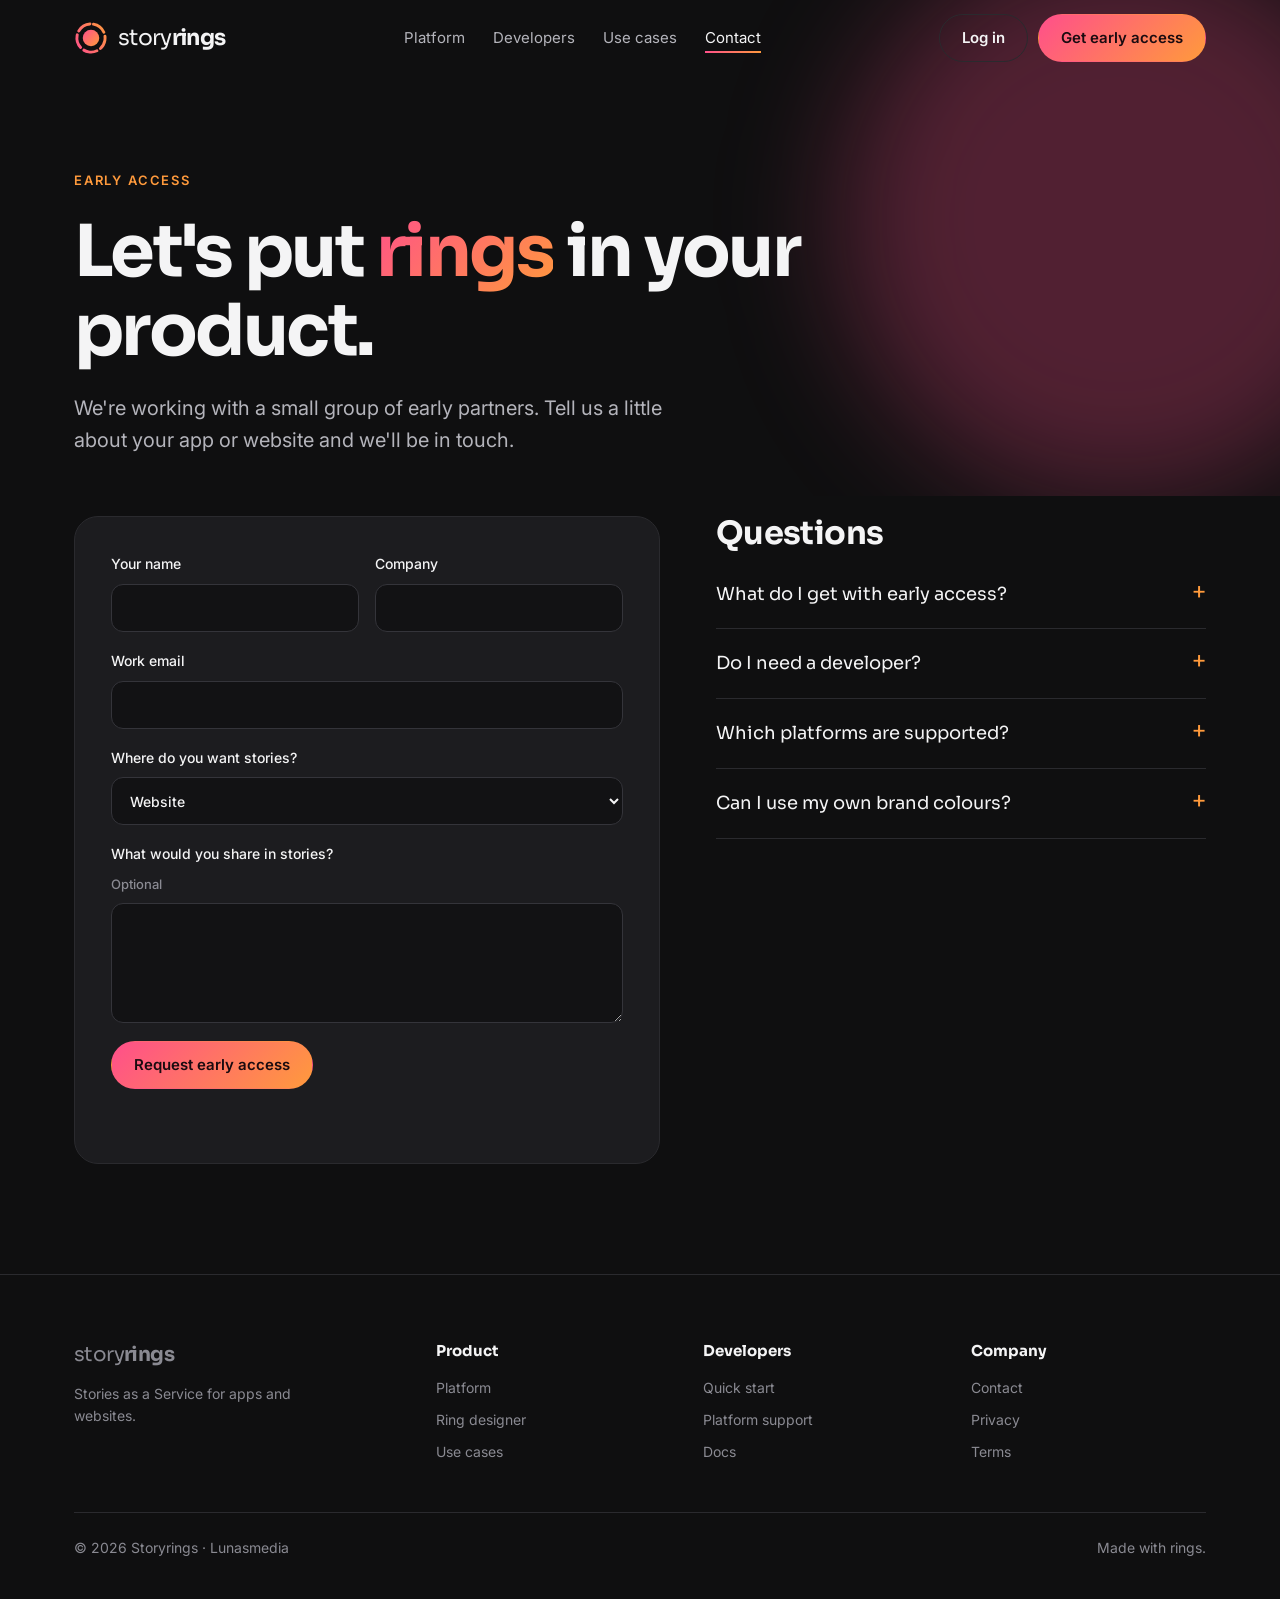
==== contact.html @ c5dc0bb1 "Split site into separate pages Add Platform, Developers, Use cases, Contact and 404 pages with share" ====
<!doctype html>
<html lang="en">
<head>
<meta charset="utf-8">
<meta name="viewport" content="width=device-width, initial-scale=1">
<title>Get early access · Storyrings</title>
<meta name="description" content="Request early access to Storyrings and add stories to your app or website.">
<link rel="icon" href="favicon.svg" type="image/svg+xml">
<link rel="preconnect" href="https://fonts.googleapis.com">
<link rel="preconnect" href="https://fonts.gstatic.com" crossorigin>
<link href="https://fonts.googleapis.com/css2?family=Sora:wght@400;600;700&family=Inter:wght@400;500;600&family=JetBrains+Mono:wght@400&display=swap" rel="stylesheet">
<link rel="stylesheet" href="styles.css">
</head>
<body>
<div class="progress" id="progress" aria-hidden="true"></div>

<header id="hdr">
  <div class="wrap nav">
    <a class="logo" href="index.html" aria-label="Storyrings home">
      <svg width="34" height="34" viewBox="0 0 140 140" aria-hidden="true"><defs><linearGradient id="lg" x1="0" y1="0" x2="1" y2="1"><stop offset="0" stop-color="#FF4F8B"/><stop offset="1" stop-color="#FF9A3C"/></linearGradient></defs><circle cx="70" cy="70" r="58" fill="none" stroke="url(#lg)" stroke-width="12" stroke-linecap="round" stroke-dasharray="56 16.9" transform="rotate(-80 70 70)"/><circle cx="70" cy="70" r="34" fill="url(#lg)"/></svg>
      <span>story<b>rings</b></span>
    </a>
    <ul class="nav-links">
      <li><a href="platform.html">Platform</a></li>
      <li><a href="developers.html">Developers</a></li>
      <li><a href="use-cases.html">Use cases</a></li>
      <li><a href="contact.html" aria-current="page">Contact</a></li>
    </ul>
    <div class="nav-actions">
      <a class="btn btn-ghost" href="#">Log in</a>
      <a class="btn btn-primary" href="contact.html">Get early access</a>
      <button class="menu-btn" id="menuBtn" aria-expanded="false" aria-controls="mobileMenu" aria-label="Open menu"><svg width="22" height="22" viewBox="0 0 24 24" fill="none" stroke="currentColor" stroke-width="2" stroke-linecap="round" aria-hidden="true"><path d="M4 7h16M4 12h16M4 17h16"/></svg></button>
    </div>
  </div>
  <nav class="mobile-menu" id="mobileMenu" aria-label="Mobile">
    <ul>
      <li><a href="index.html">Home</a></li>
      <li><a href="platform.html">Platform</a></li>
      <li><a href="developers.html">Developers</a></li>
      <li><a href="use-cases.html">Use cases</a></li>
      <li><a href="contact.html" aria-current="page">Contact</a></li>
    </ul>
  </nav>
</header>

<main>

<section class="page-hero" style="padding-bottom:40px">
  <div class="orb a" data-depth="30" aria-hidden="true"></div>
  <div class="wrap">
    <p class="eyebrow reveal">Early access</p>
    <h1 class="reveal" style="--d:.08s">Let's put <span class="grad-text">rings</span> in your product.</h1>
    <p class="lede reveal" style="--d:.16s">We're working with a small group of early partners. Tell us a little about your app or website and we'll be in touch.</p>
  </div>
</section>

<section style="padding-top:20px">
  <div class="wrap contact-grid">
    <form class="card reveal" id="accessForm" data-to="hello@storyrings.com" novalidate>
      <div class="field-row">
        <label>Your name<input name="name" autocomplete="name" required></label>
        <label>Company<input name="company" autocomplete="organization" required></label>
      </div>
      <label>Work email<input type="email" name="email" autocomplete="email" required></label>
      <label>Where do you want stories?
        <select name="platform">
          <option>Website</option>
          <option>iOS app</option>
          <option>Android app</option>
          <option>React Native app</option>
          <option>More than one</option>
        </select>
      </label>
      <label>What would you share in stories? <span class="hint">Optional</span><textarea name="message"></textarea></label>
      <button class="btn btn-primary" type="submit" style="align-self:flex-start">Request early access</button>
      <p class="form-status" id="formStatus" role="status"></p>
    </form>

    <div class="reveal" style="--d:.1s">
      <h2 style="font-size:32px;margin-bottom:8px">Questions</h2>
      <div class="faq">
        <details><summary>What do I get with early access?</summary><p>Your dashboard login, tokens for your apps and websites, and direct help from us setting up your first story groups.</p></details>
        <details><summary>Do I need a developer?</summary><p>Only once, to add a few lines of code. After that your team runs everything from the dashboard.</p></details>
        <details><summary>Which platforms are supported?</summary><p>Websites and React today. iOS, Android and React Native SDKs are coming soon. See <a class="text-link" href="developers.html#platforms">platform support</a>.</p></details>
        <details><summary>Can I use my own brand colours?</summary><p>Yes. Rings, badges and titles can all be styled to match your brand. Try the <a class="text-link" href="platform.html#designer">ring designer</a>.</p></details>
      </div>
    </div>
  </div>
</section>

</main>

<footer>
  <div class="wrap">
    <div class="foot-grid">
      <div><a class="logo" href="index.html" style="font-size:20px"><span>story<b>rings</b></span></a><p style="margin-top:12px;max-width:280px">Stories as a Service for apps and websites.</p></div>
      <div><h4>Product</h4><ul><li><a href="platform.html">Platform</a></li><li><a href="platform.html#designer">Ring designer</a></li><li><a href="use-cases.html">Use cases</a></li></ul></div>
      <div><h4>Developers</h4><ul><li><a href="developers.html">Quick start</a></li><li><a href="developers.html#platforms">Platform support</a></li><li><a href="#">Docs</a></li></ul></div>
      <div><h4>Company</h4><ul><li><a href="contact.html">Contact</a></li><li><a href="#">Privacy</a></li><li><a href="#">Terms</a></li></ul></div>
    </div>
    <div class="foot-bottom"><p>© <span id="yr"></span> Storyrings · Lunasmedia</p><p>Made with rings.</p></div>
  </div>
</footer>

<script src="main.js"></script>
</body>
</html>
---- styles.css ----
:root{
  --bg:#0F0F10; --bg-2:#151517; --card:#1C1C1F; --line:#2A2A2E;
  --text:#F4F4F5; --muted:#B4B4BB; --dim:#8A8A92;
  --pink:#FF4F8B; --orange:#FF9A3C; --grad:linear-gradient(135deg,var(--pink),var(--orange));
  --radius:20px; --max:1180px; --ease:cubic-bezier(.2,.8,.2,1);
}
*{box-sizing:border-box}
html{scroll-behavior:smooth}
body{margin:0;background:var(--bg);color:var(--text);font:16px/1.6 Inter,system-ui,sans-serif;-webkit-font-smoothing:antialiased;overflow-x:hidden}
h1,h2,h3{font-family:Sora,sans-serif;letter-spacing:-.02em;line-height:1.1;margin:0}
p{margin:0}
a{color:inherit}
img,svg{display:block}
.wrap{max-width:var(--max);margin:0 auto;padding:0 24px}
.btn{display:inline-flex;align-items:center;gap:8px;min-height:48px;padding:0 22px;border-radius:999px;font-weight:600;text-decoration:none;border:1px solid transparent;cursor:pointer;font-size:15px;font-family:inherit;transition:transform .25s var(--ease),filter .25s,border-color .25s,background .25s}
.btn-primary{background:var(--grad);color:#1A0B10}
.btn-primary:hover{filter:brightness(1.08);transform:translateY(-2px)}
.btn-ghost{border-color:var(--line);color:var(--text);background:transparent}
.btn-ghost:hover{border-color:#55555C;transform:translateY(-2px)}
:focus-visible{outline:2px solid var(--orange);outline-offset:3px}
.eyebrow{font-size:13px;letter-spacing:.14em;text-transform:uppercase;color:var(--orange);font-weight:600}
.grad-text{background:var(--grad);-webkit-background-clip:text;background-clip:text;color:transparent}
section{padding:110px 0;position:relative}
.alt{background:var(--bg-2);border-block:1px solid var(--line)}
.section-head{max-width:680px;display:flex;flex-direction:column;gap:14px;margin-bottom:56px}
.section-head h2{font-size:clamp(32px,4.4vw,52px)}
.section-head p{color:var(--muted);font-size:18px}
.text-link{color:var(--orange);text-decoration:none;font-weight:600;display:inline-flex;gap:6px;align-items:center}
.text-link:hover{text-decoration:underline}

/* reveal on scroll */
.reveal{opacity:0;transform:translateY(34px);transition:opacity .9s var(--ease),transform .9s var(--ease);transition-delay:var(--d,0s)}
.reveal.in{opacity:1;transform:none}

/* progress + nav */
.progress{position:fixed;top:0;left:0;height:3px;width:100%;background:var(--grad);transform-origin:0 50%;transform:scaleX(0);z-index:60}
header{position:fixed;top:0;left:0;right:0;z-index:50;transition:background .3s,border-color .3s;border-bottom:1px solid transparent}
header.scrolled,header.menu-open{background:rgba(15,15,16,.86);backdrop-filter:blur(16px);border-color:var(--line)}
.nav{display:flex;align-items:center;justify-content:space-between;height:76px;gap:16px;transition:height .3s}
header.scrolled .nav{height:64px}
.logo{display:flex;align-items:center;gap:10px;text-decoration:none;font-family:Sora,sans-serif;font-size:22px;letter-spacing:-.03em}
.logo b{font-weight:700}
.logo svg{transition:transform .8s var(--ease)}
.logo:hover svg{transform:rotate(180deg)}
.nav-links{display:flex;gap:28px;list-style:none;margin:0;padding:0}
.nav-links a{text-decoration:none;color:var(--muted);font-size:15px;position:relative;padding:6px 0}
.nav-links a::after{content:"";position:absolute;left:0;right:0;bottom:0;height:2px;background:var(--grad);transform:scaleX(0);transition:transform .3s var(--ease)}
.nav-links a:hover,.nav-links a[aria-current="page"]{color:var(--text)}
.nav-links a:hover::after,.nav-links a[aria-current="page"]::after{transform:scaleX(1)}
.nav-actions{display:flex;gap:10px;align-items:center}
.menu-btn{display:none;width:44px;height:44px;border-radius:12px;border:1px solid var(--line);background:none;color:var(--text);cursor:pointer;align-items:center;justify-content:center}
.mobile-menu{display:none}
@media (max-width:900px){
  .nav-links,.nav-actions .btn{display:none}
  .menu-btn{display:inline-flex}
  .mobile-menu{display:block;max-height:0;overflow:hidden;transition:max-height .4s var(--ease)}
  header.menu-open .mobile-menu{max-height:480px}
  .mobile-menu ul{list-style:none;margin:0;padding:8px 24px 24px;display:flex;flex-direction:column;gap:4px}
  .mobile-menu a{display:block;padding:12px 0;text-decoration:none;font-family:Sora,sans-serif;font-size:20px;border-bottom:1px solid var(--line)}
  .mobile-menu a[aria-current="page"]{color:var(--orange)}
  .mobile-menu a.btn{display:flex;margin-top:16px;width:100%;justify-content:center;border-bottom:0;font-family:Inter,sans-serif;font-size:16px;padding:0 22px}
}

/* page hero (inner pages) */
.page-hero{padding:170px 0 80px;overflow:hidden}
.page-hero .wrap{position:relative;display:flex;flex-direction:column;gap:22px;max-width:var(--max)}
.page-hero h1{font-size:clamp(40px,5.6vw,72px);letter-spacing:-.035em;max-width:900px}
.page-hero p.lede{font-size:20px;color:var(--muted);max-width:640px}

/* home hero */
.hero{padding:150px 0 90px;overflow:hidden;min-height:100vh;display:flex;align-items:center}
.orb{position:absolute;border-radius:50%;filter:blur(60px);pointer-events:none;will-change:transform}
.orb.a{width:560px;height:560px;right:-120px;top:-60px;background:rgba(255,79,139,.28)}
.orb.b{width:420px;height:420px;left:-160px;bottom:-120px;background:rgba(255,154,60,.16)}
.hero-grid{display:grid;grid-template-columns:1.1fr .9fr;gap:56px;align-items:center;position:relative;width:100%}
.hero h1{font-size:clamp(40px,5.2vw,68px);font-weight:700;letter-spacing:-.035em}
.swap{display:inline-grid;vertical-align:bottom}
.swap span{grid-area:1/1;transition:opacity .5s var(--ease),transform .5s var(--ease);white-space:nowrap}
.swap span.out{opacity:0;transform:translateY(40%)}
.swap span.pre{opacity:0;transform:translateY(-40%)}
.hero-copy{display:flex;flex-direction:column;gap:26px}
.hero-copy .lede{font-size:20px;color:var(--muted);max-width:540px}
.hero-ctas{display:flex;gap:12px;flex-wrap:wrap}
.platforms{display:flex;gap:10px;flex-wrap:wrap;color:var(--dim);font-size:14px;align-items:center}
.chip{border:1px solid var(--line);border-radius:999px;padding:4px 12px;color:var(--muted);font-size:13px}
.phone-stage{perspective:1200px;display:flex;justify-content:center}
.float{position:absolute;border-radius:16px;background:rgba(28,28,31,.85);border:1px solid var(--line);backdrop-filter:blur(10px);padding:12px 14px;font-size:13px;display:flex;gap:10px;align-items:center;box-shadow:0 20px 50px rgba(0,0,0,.4);animation:bob 6s ease-in-out infinite;z-index:3;pointer-events:none;transition:opacity .3s}
.float b{font-family:Sora,sans-serif}
.float .dot{width:30px;height:30px;border-radius:50%;background:var(--grad);flex:0 0 auto}
.float.f1{left:-90px;top:330px}
.float.f2{right:-20px;bottom:110px;animation-delay:-3s}
body.viewing .float{opacity:0}
@keyframes bob{50%{transform:translateY(-12px)}}
@media (max-width:900px){.hero-grid{grid-template-columns:1fr}.float{display:none}.hero{padding-top:120px}}

/* phone */
.phone{width:320px;height:640px;border-radius:46px;background:#050505;border:10px solid #232327;position:relative;overflow:hidden;box-shadow:0 40px 120px rgba(255,79,139,.2);transition:transform .5s var(--ease);flex:0 0 auto}
.phone-screen{position:absolute;inset:0;background:#FAFAFA;color:#141414;display:flex;flex-direction:column}
.app-top{padding:22px 18px 10px;display:flex;justify-content:space-between;align-items:center}
.app-top strong{font-family:Sora,sans-serif;font-size:19px}
.app-top span{width:30px;height:30px;border-radius:50%;background:#E8E8EC}
.app-body{padding:8px 18px;display:flex;flex-direction:column;gap:12px}
.sk{border-radius:16px;background:linear-gradient(90deg,#ECECF0 0%,#F6F6F8 50%,#ECECF0 100%);background-size:200% 100%;animation:shimmer 2.4s linear infinite}
@keyframes shimmer{to{background-position:-200% 0}}
.app-row{display:grid;grid-template-columns:1fr 1fr;gap:12px}
.phone-hint{position:absolute;bottom:18px;left:0;right:0;text-align:center;font-size:12px;color:#55555C}

/* story bar */
.story-bar{display:flex;gap:14px;overflow-x:auto;padding:6px 18px 12px;scrollbar-width:none}
.story-bar::-webkit-scrollbar{display:none}
.ring-btn{flex:0 0 auto;display:flex;flex-direction:column;align-items:center;gap:6px;background:none;border:0;padding:0;cursor:pointer;font:inherit;color:inherit;width:66px;animation:popin .6s var(--ease) both;animation-delay:calc(var(--i) * 90ms + .3s)}
@keyframes popin{from{opacity:0;transform:scale(.6)}}
.ring-btn:hover .ring{transform:scale(1.07)}
.ring{width:64px;height:64px;border-radius:50%;padding:3px;background:var(--grad);position:relative;transition:transform .3s var(--ease)}
.ring.seen{background:#C9C9CF}
.ring-inner{width:100%;height:100%;border-radius:50%;border:2.5px solid #FAFAFA;overflow:hidden;display:flex;align-items:center;justify-content:center;font-family:Sora,sans-serif;font-weight:700;font-size:12px;color:#fff}
.ring-label{font-size:11px;white-space:nowrap;overflow:hidden;text-overflow:ellipsis;max-width:66px;color:#333}
.badge{position:absolute;bottom:-4px;left:50%;transform:translateX(-50%);font-size:9px;font-weight:700;letter-spacing:.06em;padding:2px 6px;border-radius:6px;background:#141414;color:#fff;border:2px solid #FAFAFA}
.ring.pulse::after{content:"";position:absolute;inset:-4px;border-radius:50%;border:2px solid var(--pink);opacity:0;animation:pulse 2.4s ease-out infinite}
@keyframes pulse{0%{transform:scale(.92);opacity:.8}100%{transform:scale(1.2);opacity:0}}

/* viewer */
.viewer{position:absolute;inset:0;z-index:5;display:none;color:#fff;touch-action:pan-y}
.viewer.open{display:block;animation:zoomin .35s var(--ease)}
@keyframes zoomin{from{opacity:0;transform:scale(.85)}}
.viewer-slide{position:absolute;inset:0;display:flex;flex-direction:column;justify-content:flex-end;padding:28px 22px 90px;gap:10px}
.viewer-slide.anim>*{animation:up .5s var(--ease) both}
.viewer-slide.anim p{animation-delay:.08s}
@keyframes up{from{opacity:0;transform:translateY(16px)}}
.viewer-art{position:absolute;inset:0;overflow:hidden}
.viewer-art i{position:absolute;border-radius:50%;background:rgba(255,255,255,.14);animation:drift 9s ease-in-out infinite alternate}
@keyframes drift{to{transform:translate(30px,-40px) scale(1.15)}}
.viewer-slide h3{font-size:30px;position:relative}
.viewer-slide p{font-size:15px;opacity:.92;position:relative}
.bars{position:absolute;top:14px;left:12px;right:12px;display:flex;gap:4px;z-index:3}
.bars span{flex:1;height:3px;border-radius:2px;background:rgba(255,255,255,.35);overflow:hidden}
.bars i{display:block;height:100%;width:0;background:#fff}
.viewer-head{position:absolute;top:26px;left:12px;right:12px;display:flex;align-items:center;gap:8px;z-index:3;font-size:13px;font-weight:600}
.viewer-head .mini{width:28px;height:28px;border-radius:50%;border:2px solid #fff}
.paused{font-size:11px;opacity:0;transition:opacity .2s;background:rgba(0,0,0,.35);padding:2px 8px;border-radius:6px}
.viewer.is-paused .paused{opacity:1}
.viewer-close{margin-left:auto;background:none;border:0;color:#fff;width:44px;height:44px;cursor:pointer;display:flex;align-items:center;justify-content:center}
.tap{position:absolute;top:70px;bottom:80px;width:40%;background:none;border:0;cursor:pointer;z-index:2}
.tap.prev{left:0}.tap.next{right:0;width:60%}
.viewer-cta{position:absolute;bottom:22px;left:22px;right:22px;z-index:3;height:46px;border-radius:999px;background:#fff;color:#141414;border:0;font-weight:600;font-family:inherit;font-size:15px;cursor:pointer;transition:transform .2s}
.viewer-cta:hover{transform:scale(1.03)}

/* marquee */
.marquee{border-block:1px solid var(--line);padding:22px 0;overflow:hidden;background:var(--bg-2)}
.marquee-track{display:flex;gap:44px;width:max-content;animation:marq 38s linear infinite}
.marquee:hover .marquee-track{animation-play-state:paused}
.marquee-item{display:flex;align-items:center;gap:14px;font-family:Sora,sans-serif;font-size:22px;color:var(--muted);white-space:nowrap}
.marquee-item span.r{width:30px;height:30px;border-radius:50%;padding:3px;background:var(--grad)}
.marquee-item span.r::after{content:"";display:block;width:100%;height:100%;border-radius:50%;border:3px solid var(--bg-2);background:var(--c)}
@keyframes marq{to{transform:translateX(-50%)}}

/* sticky showcase */
.show{display:grid;grid-template-columns:1fr 1fr;gap:64px}
.show-sticky{position:sticky;top:110px;height:calc(100vh - 140px);min-height:560px;display:flex;align-items:center;justify-content:center}
.show-steps{display:flex;flex-direction:column}
.show-step{min-height:72vh;display:flex;flex-direction:column;justify-content:center;gap:16px;opacity:.25;transition:opacity .5s var(--ease)}
.show-step.active{opacity:1}
.show-step .num{font-family:Sora,sans-serif;font-size:14px;color:var(--orange);font-weight:600}
.show-step h3{font-size:clamp(28px,3.4vw,40px)}
.show-step p{color:var(--muted);font-size:18px;max-width:440px}
.screen{position:absolute;inset:0;opacity:0;transform:translateY(24px) scale(.98);transition:opacity .6s var(--ease),transform .6s var(--ease);pointer-events:none}
.screen.on{opacity:1;transform:none}
.dash{background:#121214;color:#F4F4F5;padding:22px 16px;display:flex;flex-direction:column;gap:12px;font-size:12px}
.dash h4{margin:0;font-family:Sora,sans-serif;font-size:16px}
.dash .field{border:1px solid #2E2E33;border-radius:10px;padding:10px 12px;color:#B4B4BB}
.dash .token{font-family:"JetBrains Mono",monospace;color:#FF9A3C;background:#1E1E22;border-radius:10px;padding:10px 12px;display:flex;justify-content:space-between}
.dash .pbtn{background:var(--grad);color:#1A0B10;border-radius:999px;padding:10px;text-align:center;font-weight:600}
.dash .gcard{border:1px solid #2E2E33;border-radius:12px;padding:12px;display:flex;align-items:center;gap:10px}
.dash .gcard .c{width:38px;height:38px;border-radius:50%;padding:2px;background:var(--grad);flex:0 0 auto}
.dash .gcard .c::after{content:"";display:block;width:100%;height:100%;border-radius:50%;border:2px solid #121214;background:var(--c)}
.dash .thumbs{display:flex;gap:4px;margin-left:auto}
.dash .thumbs i{width:14px;height:24px;border-radius:3px;background:var(--c);opacity:.8}
.tog{width:30px;height:18px;border-radius:9px;background:#3A3A40;position:relative;flex:0 0 auto}
.tog::after{content:"";position:absolute;width:14px;height:14px;border-radius:50%;background:#fff;top:2px;left:2px;transition:left .3s}
.tog.on{background:var(--pink)}.tog.on::after{left:14px}
@media (max-width:900px){.show{grid-template-columns:1fr}.show-sticky{display:none}.show-step{min-height:auto;opacity:1;padding:28px 0;border-bottom:1px solid var(--line)}}

/* cards */
.features{display:grid;grid-template-columns:repeat(3,minmax(0,1fr));gap:20px}
.feature{background:var(--card);border:1px solid var(--line);border-radius:var(--radius);padding:30px;display:flex;flex-direction:column;gap:12px;position:relative;overflow:hidden;transition:transform .4s var(--ease),border-color .4s;text-decoration:none}
.feature::before{content:"";position:absolute;inset:0;background:radial-gradient(360px circle at var(--mx,50%) var(--my,50%),rgba(255,79,139,.16),transparent 60%);opacity:0;transition:opacity .4s}
.feature:hover{transform:translateY(-6px);border-color:#3A3A40}
.feature:hover::before{opacity:1}
.feature>*{position:relative}
.feature h3{font-size:19px}
.feature p{color:var(--muted);font-size:15px}
.feature .more{margin-top:auto;padding-top:8px;color:var(--orange);font-weight:600;font-size:14px}
.icon{width:44px;height:44px;border-radius:12px;background:rgba(255,79,139,.12);display:flex;align-items:center;justify-content:center;color:var(--pink);transition:transform .5s var(--ease)}
.feature:hover .icon{transform:rotate(-8deg) scale(1.1)}
@media (max-width:900px){.features{grid-template-columns:1fr 1fr}}
@media (max-width:600px){.features{grid-template-columns:1fr}}

/* split rows */
.split{display:grid;grid-template-columns:1fr 1fr;gap:64px;align-items:center}
.split + .split{margin-top:120px}
.split.flip > :first-child{order:2}
.split h2{font-size:clamp(30px,3.8vw,46px)}
.split .copy{display:flex;flex-direction:column;gap:18px}
.split .copy p{color:var(--muted);font-size:18px}
.ticks{list-style:none;padding:0;margin:6px 0 0;display:flex;flex-direction:column;gap:12px}
.ticks li{display:flex;gap:12px;color:var(--muted)}
.ticks li::before{content:"";flex:0 0 18px;height:18px;margin-top:4px;border-radius:50%;background:var(--grad);-webkit-mask:url("data:image/svg+xml,%3Csvg xmlns='http://www.w3.org/2000/svg' viewBox='0 0 24 24' fill='none' stroke='black' stroke-width='3.5' stroke-linecap='round' stroke-linejoin='round'%3E%3Cpath d='M5 12l5 5L20 7'/%3E%3C/svg%3E") center/14px no-repeat,linear-gradient(#000,#000);-webkit-mask-composite:xor;mask-composite:exclude}
.visual{background:var(--bg-2);border:1px solid var(--line);border-radius:28px;padding:40px;display:flex;justify-content:center;align-items:center;min-height:440px;position:relative;overflow:hidden}
@media (max-width:900px){.split{grid-template-columns:1fr;gap:36px}.split.flip > :first-child{order:0}.split + .split{margin-top:80px}}

/* analytics mock */
.stats-mock{width:100%;max-width:420px;display:flex;flex-direction:column;gap:14px}
.stats-mock .row{display:grid;grid-template-columns:repeat(2,minmax(0,1fr));gap:14px}
.stat{background:var(--card);border:1px solid var(--line);border-radius:16px;padding:18px}
.stat small{color:var(--dim);font-size:12px;text-transform:uppercase;letter-spacing:.08em}
.stat b{display:block;font-family:Sora,sans-serif;font-size:26px;margin-top:6px}
.chart{background:var(--card);border:1px solid var(--line);border-radius:16px;padding:18px;height:170px;display:flex;align-items:flex-end;gap:10px}
.chart i{flex:1;border-radius:6px 6px 2px 2px;background:var(--grad);height:var(--h);transform-origin:bottom;transform:scaleY(0);transition:transform 1s var(--ease);transition-delay:calc(var(--n) * 70ms)}
.in .chart i,.chart.in i{transform:scaleY(1)}

/* ring designer */
.studio{display:grid;grid-template-columns:1fr 1fr;gap:40px;align-items:center;background:var(--bg-2);border:1px solid var(--line);border-radius:28px;padding:48px}
.designer-stage{background:#0A0A0B;border-radius:22px;padding:44px 20px;display:flex;flex-direction:column;align-items:center;gap:26px;min-height:400px;justify-content:center}
.d-ring{width:150px;height:150px;border-radius:50%;padding:6px;position:relative;transition:background .4s}
.d-ring .in{width:100%;height:100%;border-radius:50%;border:6px solid #0A0A0B;display:flex;align-items:center;justify-content:center;font-family:Sora,sans-serif;font-weight:700;font-size:22px;color:#fff;transition:background .4s}
.d-ring .bdg{position:absolute;left:50%;bottom:-6px;transform:translateX(-50%);background:#fff;color:#141414;font-size:12px;font-weight:700;letter-spacing:.06em;padding:3px 10px;border-radius:8px;border:3px solid #0A0A0B;transition:opacity .3s,transform .3s}
.d-ring .bdg.hide{opacity:0;transform:translateX(-50%) scale(.6)}
.d-ring.spin{animation:spin 4s linear infinite}
.d-ring.spin .in{animation:spin 4s linear infinite reverse}
.d-ring.glow{animation:glow 2s ease-in-out infinite}
@keyframes spin{to{transform:rotate(360deg)}}
@keyframes glow{50%{box-shadow:0 0 40px 8px var(--glow)}}
.d-label{color:var(--muted);font-size:15px}
.controls{display:flex;flex-direction:column;gap:20px;margin-top:26px}
.ctrl-label{font-size:13px;color:var(--dim);text-transform:uppercase;letter-spacing:.1em;margin-bottom:10px}
.seg{display:flex;gap:8px;flex-wrap:wrap}
.seg button{min-height:40px;padding:0 16px;border-radius:999px;border:1px solid var(--line);background:transparent;color:var(--muted);font:500 14px Inter,sans-serif;cursor:pointer;transition:all .25s}
.seg button[aria-pressed="true"]{background:var(--text);color:#141414;border-color:var(--text)}
.swatches{display:flex;gap:10px}
.swatches button{width:40px;height:40px;border-radius:50%;border:3px solid transparent;cursor:pointer;background:var(--sw);transition:transform .2s}
.swatches button:hover{transform:scale(1.1)}
.swatches button[aria-pressed="true"]{border-color:#fff}
@media (max-width:900px){.studio{grid-template-columns:1fr;padding:28px}}

/* code */
.code-card{background:var(--card);border:1px solid var(--line);border-radius:var(--radius);overflow:hidden;box-shadow:0 30px 80px rgba(0,0,0,.35)}
.code-top{display:flex;align-items:center;justify-content:space-between;border-bottom:1px solid var(--line);padding:10px;gap:8px;flex-wrap:wrap}
.tabs{display:flex;gap:4px;flex-wrap:wrap}
.tab{min-height:40px;padding:0 16px;border-radius:10px;background:none;border:0;color:var(--muted);font:500 14px Inter,sans-serif;cursor:pointer;transition:background .2s,color .2s}
.tab[aria-selected="true"]{background:#2A2A2E;color:var(--text)}
.tab small{color:var(--orange);margin-left:6px;font-size:11px}
.copy-btn{min-height:40px;padding:0 14px;border-radius:10px;border:1px solid var(--line);background:none;color:var(--muted);font:500 13px Inter,sans-serif;cursor:pointer}
.copy-btn:hover{color:var(--text)}
pre{margin:0;padding:28px;overflow-x:auto;font:14px/1.7 "JetBrains Mono",monospace;color:#E4E4E7;min-height:300px}
.c-k{color:#FF8FB4}.c-s{color:#FFC27A}.c-c{color:#71717A}
.caret{display:inline-block;width:8px;height:17px;background:var(--orange);vertical-align:text-bottom;animation:blink 1s steps(1) infinite}
@keyframes blink{50%{opacity:0}}
.code-grid{display:grid;grid-template-columns:.8fr 1.2fr;gap:48px;align-items:center}
@media (max-width:900px){.code-grid{grid-template-columns:1fr}}

/* table */
.table-wrap{overflow-x:auto;border:1px solid var(--line);border-radius:var(--radius)}
table{width:100%;border-collapse:collapse;min-width:560px}
th,td{text-align:left;padding:18px 22px;border-bottom:1px solid var(--line)}
th{font-size:13px;color:var(--dim);text-transform:uppercase;letter-spacing:.08em;font-weight:600;background:var(--bg-2)}
tr:last-child td{border-bottom:0}
td code{font:13px "JetBrains Mono",monospace;color:var(--orange)}
.pill{display:inline-block;font-size:12px;font-weight:600;padding:3px 10px;border-radius:999px}
.pill.ok{background:rgba(34,193,168,.15);color:#5FE3CC}
.pill.soon{background:rgba(255,154,60,.15);color:#FFB870}

/* use cases */
.uses{display:flex;gap:16px;height:380px}
.use{flex:1;border-radius:var(--radius);padding:26px;display:flex;flex-direction:column;justify-content:flex-end;gap:8px;color:#fff;position:relative;overflow:hidden;transition:flex .6s var(--ease);text-decoration:none}
.use:hover,.use:focus-visible{flex:2.4}
.use h3{font-size:22px}
.use p{font-size:15px;opacity:0;transform:translateY(10px);transition:opacity .4s .1s,transform .4s .1s;max-width:300px}
.use:hover p,.use:focus-visible p{opacity:.92;transform:none}
.use .bigring{position:absolute;top:24px;right:24px;width:64px;height:64px;border-radius:50%;border:4px solid rgba(255,255,255,.85);transition:transform .6s var(--ease)}
.use:hover .bigring{transform:scale(1.25) rotate(20deg)}
@media (max-width:820px){.uses{flex-direction:column;height:auto}.use{min-height:170px}.use p{opacity:.92;transform:none}}

.case-visual{border-radius:28px;min-height:440px;display:flex;align-items:center;justify-content:center;gap:16px;padding:40px;position:relative;overflow:hidden}
.mini-ring{width:96px;height:96px;border-radius:50%;padding:4px;background:rgba(255,255,255,.92);animation:popin .6s var(--ease) both;box-shadow:0 14px 40px rgba(0,0,0,.25)}
.mini-ring div{width:100%;height:100%;border-radius:50%;border:3px solid rgba(0,0,0,.18);background:var(--c,rgba(0,0,0,.38));display:flex;align-items:center;justify-content:center;font-family:Sora,sans-serif;font-weight:700;font-size:13px;color:#fff;text-align:center;line-height:1.1}

/* tabs-as-pills for use case page */
.jump{display:flex;gap:10px;flex-wrap:wrap}

/* contact */
.contact-grid{display:grid;grid-template-columns:.9fr 1.1fr;gap:56px;align-items:start}
form.card{background:var(--card);border:1px solid var(--line);border-radius:24px;padding:36px;display:flex;flex-direction:column;gap:18px}
.field-row{display:grid;grid-template-columns:1fr 1fr;gap:16px}
label{display:flex;flex-direction:column;gap:8px;font-size:14px;font-weight:500}
input,select,textarea{font:inherit;color:var(--text);background:#121214;border:1px solid #34343A;border-radius:12px;padding:12px 14px;min-height:48px;transition:border-color .2s}
textarea{min-height:120px;resize:vertical}
input:focus,select:focus,textarea:focus{outline:none;border-color:var(--orange)}
.hint{font-size:13px;color:var(--dim)}
.form-status{font-size:14px;color:#5FE3CC;min-height:20px}
.faq details{border-bottom:1px solid var(--line);padding:20px 0}
.faq summary{cursor:pointer;font-family:Sora,sans-serif;font-size:18px;list-style:none;display:flex;justify-content:space-between;gap:16px}
.faq summary::after{content:"+";color:var(--orange);font-size:24px;line-height:1;transition:transform .3s}
.faq details[open] summary::after{transform:rotate(45deg)}
.faq details p{color:var(--muted);margin-top:12px}
@media (max-width:900px){.contact-grid{grid-template-columns:1fr}.field-row{grid-template-columns:1fr}}

/* cta */
.cta{text-align:center;background:var(--bg-2);border:1px solid var(--line);border-radius:32px;padding:90px 28px;display:flex;flex-direction:column;align-items:center;gap:22px;position:relative;overflow:hidden}
.cta>*{position:relative}
.cta-rings{position:absolute!important;inset:0;display:flex;align-items:center;justify-content:center;pointer-events:none}
.cta-rings i{position:absolute;border-radius:50%;border:1px solid rgba(255,79,139,.18);animation:expand 6s linear infinite}
@keyframes expand{from{width:120px;height:120px;opacity:1}to{width:1100px;height:1100px;opacity:0}}
.cta h2{font-size:clamp(34px,5vw,60px);max-width:760px}
.cta p{color:var(--muted);font-size:18px;max-width:560px}
.cta .logo-spin{animation:spin 12s linear infinite}

footer{border-top:1px solid var(--line);padding:64px 0 40px;color:var(--dim);font-size:14px}
.foot-grid{display:grid;grid-template-columns:1.4fr repeat(3,minmax(0,1fr));gap:32px}
.foot-grid h4{margin:0 0 14px;color:var(--text);font-family:Sora,sans-serif;font-size:15px}
.foot-grid ul{list-style:none;margin:0;padding:0;display:flex;flex-direction:column;gap:10px}
.foot-grid a{text-decoration:none}.foot-grid a:hover{color:var(--text)}
.foot-bottom{margin-top:48px;padding-top:24px;border-top:1px solid var(--line);display:flex;justify-content:space-between;flex-wrap:wrap;gap:12px}
@media (max-width:760px){.foot-grid{grid-template-columns:1fr 1fr}}

@media (prefers-reduced-motion:reduce){
  *,*::before,*::after{animation-duration:.001ms!important;animation-iteration-count:1!important;transition-duration:.001ms!important}
  .reveal{opacity:1;transform:none}
  .marquee-track{animation:none}
}
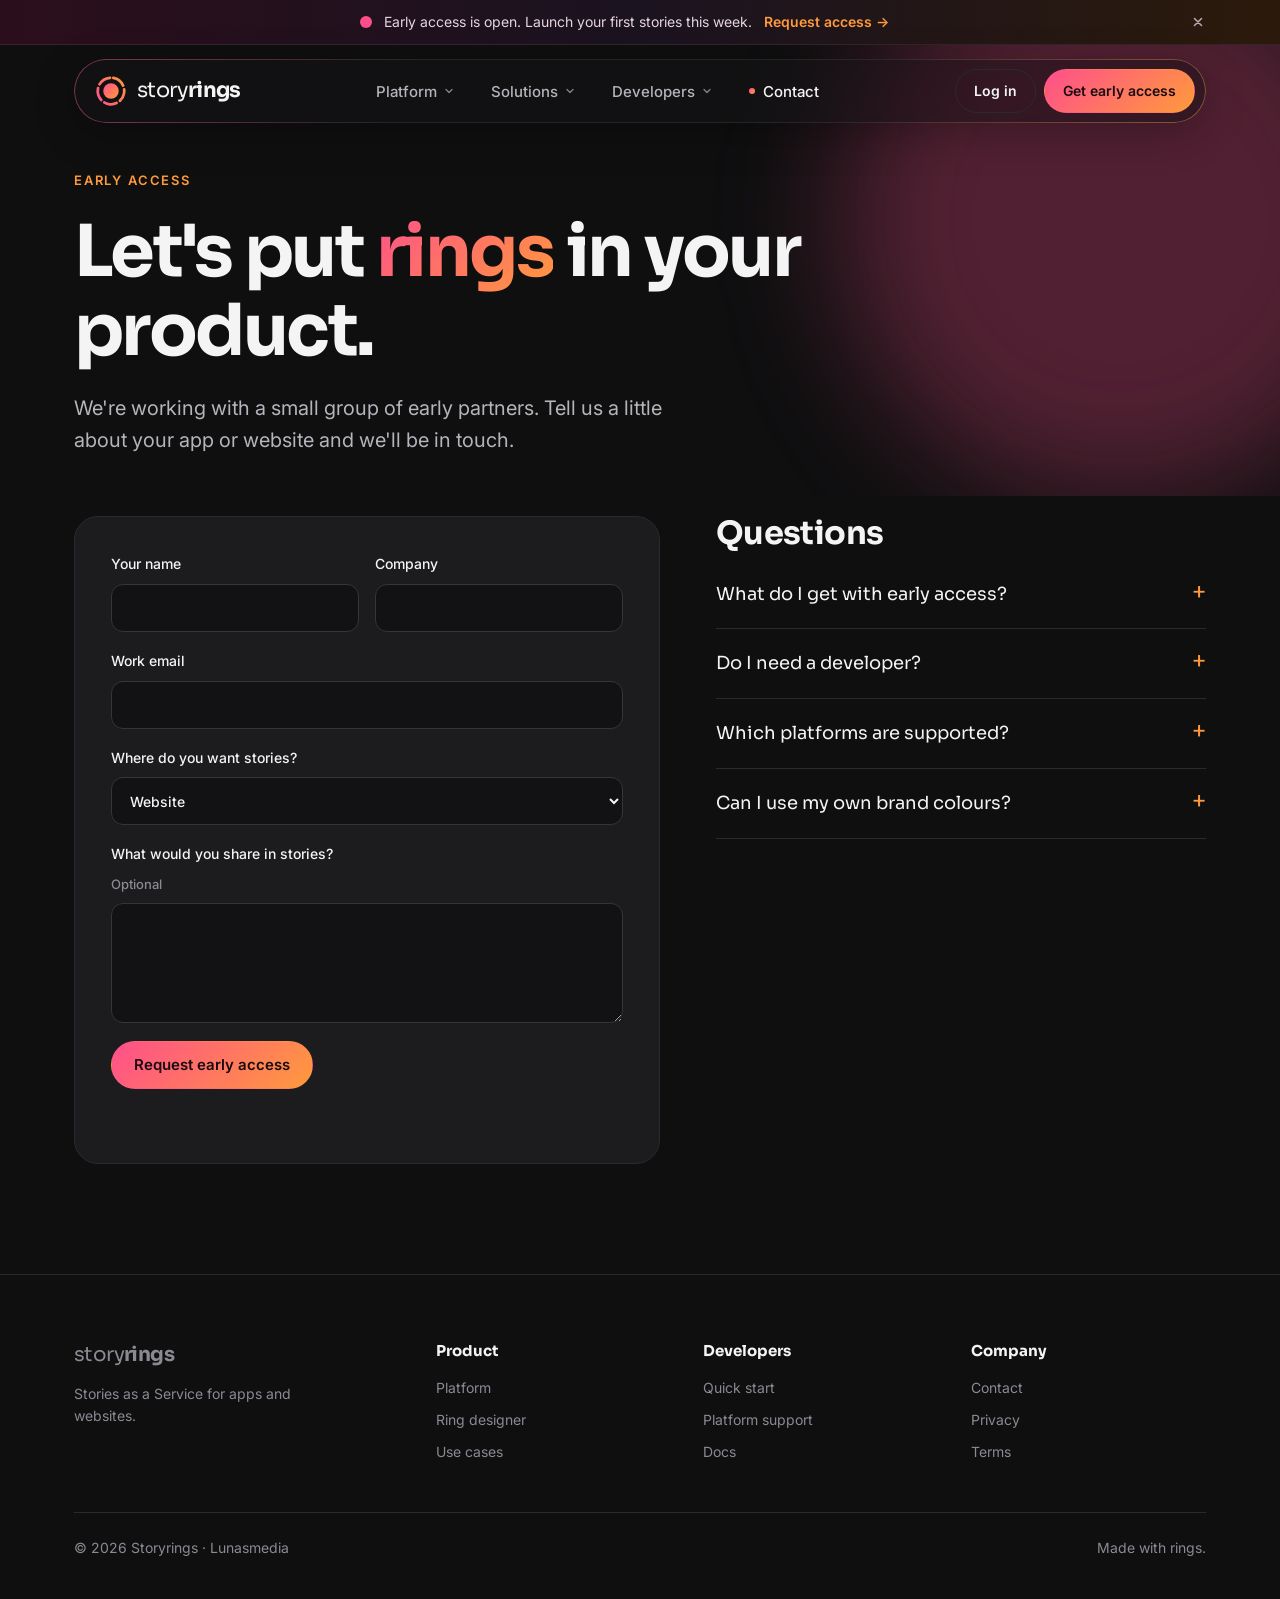
==== commit 7256c46e: "New header: announcement bar, floating nav and mega menus Add a dismissible early-access announcemen" ====
--- a/contact.html
+++ b/contact.html
@@ -15,32 +15,102 @@
 <div class="progress" id="progress" aria-hidden="true"></div>
 
 <header id="hdr">
-  <div class="wrap nav">
-    <a class="logo" href="index.html" aria-label="Storyrings home">
-      <svg width="34" height="34" viewBox="0 0 140 140" aria-hidden="true"><defs><linearGradient id="lg" x1="0" y1="0" x2="1" y2="1"><stop offset="0" stop-color="#FF4F8B"/><stop offset="1" stop-color="#FF9A3C"/></linearGradient></defs><circle cx="70" cy="70" r="58" fill="none" stroke="url(#lg)" stroke-width="12" stroke-linecap="round" stroke-dasharray="56 16.9" transform="rotate(-80 70 70)"/><circle cx="70" cy="70" r="34" fill="url(#lg)"/></svg>
-      <span>story<b>rings</b></span>
-    </a>
-    <ul class="nav-links">
-      <li><a href="platform.html">Platform</a></li>
-      <li><a href="developers.html">Developers</a></li>
-      <li><a href="use-cases.html">Use cases</a></li>
-      <li><a href="contact.html" aria-current="page">Contact</a></li>
-    </ul>
-    <div class="nav-actions">
-      <a class="btn btn-ghost" href="#">Log in</a>
-      <a class="btn btn-primary" href="contact.html">Get early access</a>
-      <button class="menu-btn" id="menuBtn" aria-expanded="false" aria-controls="mobileMenu" aria-label="Open menu"><svg width="22" height="22" viewBox="0 0 24 24" fill="none" stroke="currentColor" stroke-width="2" stroke-linecap="round" aria-hidden="true"><path d="M4 7h16M4 12h16M4 17h16"/></svg></button>
+  <div class="announce" id="announce">
+    <div class="wrap announce-in">
+      <span class="live-dot" aria-hidden="true"></span>
+      <p>Early access is open. <span class="hide-sm">Launch your first stories this week.</span></p>
+      <a href="contact.html">Request access →</a>
+      <button class="announce-x" id="announceX" aria-label="Dismiss announcement"><svg width="14" height="14" viewBox="0 0 24 24" fill="none" stroke="currentColor" stroke-width="2.6" stroke-linecap="round"><path d="M6 6l12 12M18 6L6 18"/></svg></button>
     </div>
   </div>
-  <nav class="mobile-menu" id="mobileMenu" aria-label="Mobile">
-    <ul>
-      <li><a href="index.html">Home</a></li>
-      <li><a href="platform.html">Platform</a></li>
-      <li><a href="developers.html">Developers</a></li>
-      <li><a href="use-cases.html">Use cases</a></li>
-      <li><a href="contact.html" aria-current="page">Contact</a></li>
-    </ul>
-  </nav>
+  <div class="wrap">
+    <div class="nav">
+      <a class="logo" href="index.html" aria-label="Storyrings home">
+        <svg width="32" height="32" viewBox="0 0 140 140" aria-hidden="true"><defs><linearGradient id="lg" x1="0" y1="0" x2="1" y2="1"><stop offset="0" stop-color="#FF4F8B"/><stop offset="1" stop-color="#FF9A3C"/></linearGradient></defs><circle cx="70" cy="70" r="58" fill="none" stroke="url(#lg)" stroke-width="12" stroke-linecap="round" stroke-dasharray="56 16.9" transform="rotate(-80 70 70)"/><circle cx="70" cy="70" r="34" fill="url(#lg)"/></svg>
+        <span>story<b>rings</b></span>
+      </a>
+      <nav class="main-nav" aria-label="Main">
+        <ul class="nav-links">
+      <li class="has-menu">
+        <button class="nav-trigger" aria-expanded="false" aria-controls="m-platform">Platform <svg class="chev" width="12" height="12" viewBox="0 0 24 24" fill="none" stroke="currentColor" stroke-width="2.6" stroke-linecap="round" stroke-linejoin="round" aria-hidden="true"><path d="M6 9l6 6 6-6"/></svg></button>
+        <div class="mega" id="m-platform">
+          <div class="mega-main">
+            <p class="mega-label">Product</p>
+            <ul class="mega-items">
+            <li><a href="platform.html#viewer"><span class="mi-icon"><svg width="20" height="20" viewBox="0 0 24 24" fill="none" stroke="currentColor" stroke-width="1.9" stroke-linecap="round" stroke-linejoin="round" aria-hidden="true"><rect x="6" y="2" width="12" height="20" rx="3"/><path d="M9 6h6"/></svg></span><span class="mi-text"><b>Story viewer</b><small>Full-screen, tap-through stories</small></span></a></li>
+            <li><a href="platform.html#dashboard"><span class="mi-icon"><svg width="20" height="20" viewBox="0 0 24 24" fill="none" stroke="currentColor" stroke-width="1.9" stroke-linecap="round" stroke-linejoin="round" aria-hidden="true"><rect x="3" y="3" width="7" height="7" rx="1.5"/><rect x="14" y="3" width="7" height="7" rx="1.5"/><rect x="3" y="14" width="7" height="7" rx="1.5"/><path d="M17.5 14v7M14 17.5h7"/></svg></span><span class="mi-text"><b>Dashboard</b><small>Create and publish without code</small></span></a></li>
+            <li><a href="platform.html#designer"><span class="mi-icon"><svg width="20" height="20" viewBox="0 0 24 24" fill="none" stroke="currentColor" stroke-width="1.9" stroke-linecap="round" stroke-linejoin="round" aria-hidden="true"><circle cx="12" cy="12" r="9"/><circle cx="12" cy="12" r="4"/></svg></span><span class="mi-text"><b>Ring designer</b><small>Rings that are impossible to ignore</small></span></a></li>
+            <li><a href="platform.html#analytics"><span class="mi-icon"><svg width="20" height="20" viewBox="0 0 24 24" fill="none" stroke="currentColor" stroke-width="1.9" stroke-linecap="round" stroke-linejoin="round" aria-hidden="true"><path d="M4 20V10M10 20V4M16 20v-7M22 20H2"/></svg></span><span class="mi-text"><b>Analytics</b><small>See what people actually watch</small></span></a></li>
+            </ul>
+            <a class="mega-foot" href="platform.html">Platform overview →</a>
+          </div>
+      <a class="mega-feature feat-rings" href="index.html#live-stories">
+        <span class="feat-ringrow" aria-hidden="true"><i></i><i></i><i></i></span>
+        <span class="feat-kicker">Live demo</span>
+        <b>Tap a real story bar</b>
+        <span>Our homepage runs on the Storyrings SDK. Try it →</span>
+      </a>
+        </div>
+      </li>
+      <li class="has-menu">
+        <button class="nav-trigger" aria-expanded="false" aria-controls="m-solutions">Solutions <svg class="chev" width="12" height="12" viewBox="0 0 24 24" fill="none" stroke="currentColor" stroke-width="2.6" stroke-linecap="round" stroke-linejoin="round" aria-hidden="true"><path d="M6 9l6 6 6-6"/></svg></button>
+        <div class="mega" id="m-solutions">
+          <div class="mega-main">
+            <p class="mega-label">By use case</p>
+            <ul class="mega-items">
+            <li><a href="use-cases.html#retail"><span class="mi-icon"><svg width="20" height="20" viewBox="0 0 24 24" fill="none" stroke="currentColor" stroke-width="1.9" stroke-linecap="round" stroke-linejoin="round" aria-hidden="true"><circle cx="9" cy="20" r="1.4"/><circle cx="18" cy="20" r="1.4"/><path d="M2 3h3l2.6 12.2a1.5 1.5 0 0 0 1.5 1.2h8.8a1.5 1.5 0 0 0 1.5-1.2L21 7H6"/></svg></span><span class="mi-text"><b>Retail &amp; e-commerce</b><small>Drops, sales and shoppable looks</small></span></a></li>
+            <li><a href="use-cases.html#media"><span class="mi-icon"><svg width="20" height="20" viewBox="0 0 24 24" fill="none" stroke="currentColor" stroke-width="1.9" stroke-linecap="round" stroke-linejoin="round" aria-hidden="true"><path d="M8 21h8M12 17v4"/><path d="M7 4h10v5a5 5 0 0 1-10 0V4z"/><path d="M17 5h3v2a3 3 0 0 1-3 3M7 5H4v2a3 3 0 0 0 3 3"/></svg></span><span class="mi-text"><b>Media &amp; sport</b><small>Highlights fans can tap through</small></span></a></li>
+            <li><a href="use-cases.html#onboarding"><span class="mi-icon"><svg width="20" height="20" viewBox="0 0 24 24" fill="none" stroke="currentColor" stroke-width="1.9" stroke-linecap="round" stroke-linejoin="round" aria-hidden="true"><path d="M5 15c-1.5 1.3-2 4.5-2 6 1.5 0 4.7-.5 6-2"/><path d="M9 15l-3-3c1.8-5 6-9 13-9 0 7-4 11.2-9 13z"/><circle cx="14.5" cy="9.5" r="1.5"/></svg></span><span class="mi-text"><b>Onboarding</b><small>Five taps instead of a tutorial</small></span></a></li>
+            <li><a href="use-cases.html#announcements"><span class="mi-icon"><svg width="20" height="20" viewBox="0 0 24 24" fill="none" stroke="currentColor" stroke-width="1.9" stroke-linecap="round" stroke-linejoin="round" aria-hidden="true"><path d="M3 10v4a1 1 0 0 0 1 1h3l8 5V4L7 9H4a1 1 0 0 0-1 1z"/><path d="M19 9a4 4 0 0 1 0 6"/></svg></span><span class="mi-text"><b>Announcements</b><small>News that gets noticed</small></span></a></li>
+            </ul>
+            <a class="mega-foot" href="use-cases.html">All use cases →</a>
+          </div>
+      <a class="mega-feature feat-photo" href="use-cases.html">
+        <span class="feat-kicker">Use cases</span>
+        <b>One format, endless reasons to tap</b>
+        <span>See how teams use stories →</span>
+      </a>
+        </div>
+      </li>
+      <li class="has-menu">
+        <button class="nav-trigger" aria-expanded="false" aria-controls="m-developers">Developers <svg class="chev" width="12" height="12" viewBox="0 0 24 24" fill="none" stroke="currentColor" stroke-width="2.6" stroke-linecap="round" stroke-linejoin="round" aria-hidden="true"><path d="M6 9l6 6 6-6"/></svg></button>
+        <div class="mega" id="m-developers">
+          <div class="mega-main">
+            <p class="mega-label">Build</p>
+            <ul class="mega-items">
+            <li><a href="developers.html#quick-start"><span class="mi-icon"><svg width="20" height="20" viewBox="0 0 24 24" fill="none" stroke="currentColor" stroke-width="1.9" stroke-linecap="round" stroke-linejoin="round" aria-hidden="true"><path d="M13 2L4 14h7l-1 8 9-12h-7l1-8z"/></svg></span><span class="mi-text"><b>Quick start</b><small>Live in a few lines of code</small></span></a></li>
+            <li><a href="developers.html#platforms"><span class="mi-icon"><svg width="20" height="20" viewBox="0 0 24 24" fill="none" stroke="currentColor" stroke-width="1.9" stroke-linecap="round" stroke-linejoin="round" aria-hidden="true"><rect x="2" y="4" width="14" height="10" rx="2"/><rect x="17" y="8" width="5" height="12" rx="1.5"/><path d="M6 18h6"/></svg></span><span class="mi-text"><b>Platform support</b><small>Web today, native next</small></span></a></li>
+            <li><a href="developers.html#options"><span class="mi-icon"><svg width="20" height="20" viewBox="0 0 24 24" fill="none" stroke="currentColor" stroke-width="1.9" stroke-linecap="round" stroke-linejoin="round" aria-hidden="true"><path d="M8 7l-5 5 5 5M16 7l5 5-5 5"/></svg></span><span class="mi-text"><b>Options &amp; callbacks</b><small>Hook stories into your app</small></span></a></li>
+            <li><a href="contact.html"><span class="mi-icon"><svg width="20" height="20" viewBox="0 0 24 24" fill="none" stroke="currentColor" stroke-width="1.9" stroke-linecap="round" stroke-linejoin="round" aria-hidden="true"><circle cx="8" cy="15" r="4"/><path d="M11 12l9-9M17 6l3 3M15 8l2 2"/></svg></span><span class="mi-text"><b>Get your token</b><small>Join early access</small></span></a></li>
+            </ul>
+            <a class="mega-foot" href="developers.html">Developer overview →</a>
+          </div>
+      <a class="mega-feature feat-code" href="developers.html#quick-start">
+        <span class="feat-kicker">Quick start</span>
+        <code><span class="c-k">Stories</span>.init({ token })<br>&nbsp;&nbsp;.mount(<span class="c-s">'#stories'</span>);</code>
+        <span>That's the whole integration →</span>
+      </a>
+        </div>
+      </li>
+      <li><a class="nav-plain" href="contact.html" aria-current="page">Contact</a></li>
+        </ul>
+      </nav>
+      <div class="nav-actions">
+        <a class="btn btn-ghost btn-sm" href="#">Log in</a>
+        <a class="btn btn-primary btn-sm" href="contact.html">Get early access</a>
+        <button class="menu-btn" id="menuBtn" aria-expanded="false" aria-controls="mobileMenu" aria-label="Open menu"><svg width="22" height="22" viewBox="0 0 24 24" fill="none" stroke="currentColor" stroke-width="2" stroke-linecap="round" aria-hidden="true"><path d="M4 7h16M4 12h16M4 17h16"/></svg></button>
+      </div>
+    </div>
+    <nav class="mobile-menu" id="mobileMenu" aria-label="Mobile">
+      <div class="mobile-inner">
+      <details><summary>Platform<svg class="chev" width="12" height="12" viewBox="0 0 24 24" fill="none" stroke="currentColor" stroke-width="2.6" stroke-linecap="round" stroke-linejoin="round" aria-hidden="true"><path d="M6 9l6 6 6-6"/></svg></summary><ul><li><a href="platform.html#viewer"><svg width="18" height="18" viewBox="0 0 24 24" fill="none" stroke="currentColor" stroke-width="1.9" stroke-linecap="round" stroke-linejoin="round" aria-hidden="true"><rect x="6" y="2" width="12" height="20" rx="3"/><path d="M9 6h6"/></svg>Story viewer</a></li><li><a href="platform.html#dashboard"><svg width="18" height="18" viewBox="0 0 24 24" fill="none" stroke="currentColor" stroke-width="1.9" stroke-linecap="round" stroke-linejoin="round" aria-hidden="true"><rect x="3" y="3" width="7" height="7" rx="1.5"/><rect x="14" y="3" width="7" height="7" rx="1.5"/><rect x="3" y="14" width="7" height="7" rx="1.5"/><path d="M17.5 14v7M14 17.5h7"/></svg>Dashboard</a></li><li><a href="platform.html#designer"><svg width="18" height="18" viewBox="0 0 24 24" fill="none" stroke="currentColor" stroke-width="1.9" stroke-linecap="round" stroke-linejoin="round" aria-hidden="true"><circle cx="12" cy="12" r="9"/><circle cx="12" cy="12" r="4"/></svg>Ring designer</a></li><li><a href="platform.html#analytics"><svg width="18" height="18" viewBox="0 0 24 24" fill="none" stroke="currentColor" stroke-width="1.9" stroke-linecap="round" stroke-linejoin="round" aria-hidden="true"><path d="M4 20V10M10 20V4M16 20v-7M22 20H2"/></svg>Analytics</a></li><li><a href="platform.html">Platform overview →</a></li></ul></details>
+      <details><summary>Solutions<svg class="chev" width="12" height="12" viewBox="0 0 24 24" fill="none" stroke="currentColor" stroke-width="2.6" stroke-linecap="round" stroke-linejoin="round" aria-hidden="true"><path d="M6 9l6 6 6-6"/></svg></summary><ul><li><a href="use-cases.html#retail"><svg width="18" height="18" viewBox="0 0 24 24" fill="none" stroke="currentColor" stroke-width="1.9" stroke-linecap="round" stroke-linejoin="round" aria-hidden="true"><circle cx="9" cy="20" r="1.4"/><circle cx="18" cy="20" r="1.4"/><path d="M2 3h3l2.6 12.2a1.5 1.5 0 0 0 1.5 1.2h8.8a1.5 1.5 0 0 0 1.5-1.2L21 7H6"/></svg>Retail &amp; e-commerce</a></li><li><a href="use-cases.html#media"><svg width="18" height="18" viewBox="0 0 24 24" fill="none" stroke="currentColor" stroke-width="1.9" stroke-linecap="round" stroke-linejoin="round" aria-hidden="true"><path d="M8 21h8M12 17v4"/><path d="M7 4h10v5a5 5 0 0 1-10 0V4z"/><path d="M17 5h3v2a3 3 0 0 1-3 3M7 5H4v2a3 3 0 0 0 3 3"/></svg>Media &amp; sport</a></li><li><a href="use-cases.html#onboarding"><svg width="18" height="18" viewBox="0 0 24 24" fill="none" stroke="currentColor" stroke-width="1.9" stroke-linecap="round" stroke-linejoin="round" aria-hidden="true"><path d="M5 15c-1.5 1.3-2 4.5-2 6 1.5 0 4.7-.5 6-2"/><path d="M9 15l-3-3c1.8-5 6-9 13-9 0 7-4 11.2-9 13z"/><circle cx="14.5" cy="9.5" r="1.5"/></svg>Onboarding</a></li><li><a href="use-cases.html#announcements"><svg width="18" height="18" viewBox="0 0 24 24" fill="none" stroke="currentColor" stroke-width="1.9" stroke-linecap="round" stroke-linejoin="round" aria-hidden="true"><path d="M3 10v4a1 1 0 0 0 1 1h3l8 5V4L7 9H4a1 1 0 0 0-1 1z"/><path d="M19 9a4 4 0 0 1 0 6"/></svg>Announcements</a></li><li><a href="use-cases.html">All use cases →</a></li></ul></details>
+      <details><summary>Developers<svg class="chev" width="12" height="12" viewBox="0 0 24 24" fill="none" stroke="currentColor" stroke-width="2.6" stroke-linecap="round" stroke-linejoin="round" aria-hidden="true"><path d="M6 9l6 6 6-6"/></svg></summary><ul><li><a href="developers.html#quick-start"><svg width="18" height="18" viewBox="0 0 24 24" fill="none" stroke="currentColor" stroke-width="1.9" stroke-linecap="round" stroke-linejoin="round" aria-hidden="true"><path d="M13 2L4 14h7l-1 8 9-12h-7l1-8z"/></svg>Quick start</a></li><li><a href="developers.html#platforms"><svg width="18" height="18" viewBox="0 0 24 24" fill="none" stroke="currentColor" stroke-width="1.9" stroke-linecap="round" stroke-linejoin="round" aria-hidden="true"><rect x="2" y="4" width="14" height="10" rx="2"/><rect x="17" y="8" width="5" height="12" rx="1.5"/><path d="M6 18h6"/></svg>Platform support</a></li><li><a href="developers.html#options"><svg width="18" height="18" viewBox="0 0 24 24" fill="none" stroke="currentColor" stroke-width="1.9" stroke-linecap="round" stroke-linejoin="round" aria-hidden="true"><path d="M8 7l-5 5 5 5M16 7l5 5-5 5"/></svg>Options &amp; callbacks</a></li><li><a href="contact.html"><svg width="18" height="18" viewBox="0 0 24 24" fill="none" stroke="currentColor" stroke-width="1.9" stroke-linecap="round" stroke-linejoin="round" aria-hidden="true"><circle cx="8" cy="15" r="4"/><path d="M11 12l9-9M17 6l3 3M15 8l2 2"/></svg>Get your token</a></li><li><a href="developers.html">Developer overview →</a></li></ul></details>
+      <a class="mobile-plain" href="contact.html" aria-current="page">Contact</a>
+      <div class="mobile-actions"><a class="btn btn-ghost" href="#">Log in</a><a class="btn btn-primary" href="contact.html">Get early access</a></div>
+      </div>
+    </nav>
+  </div>
 </header>
 
 <main>
--- a/styles.css
+++ b/styles.css
@@ -34,31 +34,95 @@
 
 /* progress + nav */
 .progress{position:fixed;top:0;left:0;height:3px;width:100%;background:var(--grad);transform-origin:0 50%;transform:scaleX(0);z-index:60}
-header{position:fixed;top:0;left:0;right:0;z-index:50;transition:background .3s,border-color .3s;border-bottom:1px solid transparent}
-header.scrolled,header.menu-open{background:rgba(15,15,16,.86);backdrop-filter:blur(16px);border-color:var(--line)}
-.nav{display:flex;align-items:center;justify-content:space-between;height:76px;gap:16px;transition:height .3s}
-header.scrolled .nav{height:64px}
-.logo{display:flex;align-items:center;gap:10px;text-decoration:none;font-family:Sora,sans-serif;font-size:22px;letter-spacing:-.03em}
+header{position:fixed;top:0;left:0;right:0;z-index:50;pointer-events:none}
+header>*{pointer-events:auto}
+
+/* announcement bar: collapses once you scroll or dismiss it */
+.announce{background:linear-gradient(90deg,#2B0E1B,#1B1320 50%,#2B1A0B);border-bottom:1px solid #34242C;font-size:14px;max-height:48px;overflow:hidden;transition:max-height .35s var(--ease),border-color .35s}
+header.scrolled .announce,.announce.closed{max-height:0;border-color:transparent}
+.announce-in{display:flex;align-items:center;justify-content:center;gap:12px;min-height:44px;position:relative;padding-right:56px}
+.announce p{color:#E7D5DD}
+.announce a{color:var(--orange);font-weight:600;text-decoration:none;white-space:nowrap}
+.announce a:hover{text-decoration:underline}
+.announce-x{position:absolute;right:12px;top:50%;transform:translateY(-50%);width:40px;height:40px;border:0;background:none;color:#B9A9B1;cursor:pointer;display:flex;align-items:center;justify-content:center;border-radius:10px}
+.announce-x:hover{color:#fff;background:rgba(255,255,255,.06)}
+@media (max-width:640px){.hide-sm{display:none}.announce-in{justify-content:flex-start}}
+
+/* floating capsule navigation */
+.nav{position:relative;display:flex;align-items:center;justify-content:space-between;gap:16px;height:64px;margin-top:14px;padding:0 10px 0 20px;border-radius:999px;border:1px solid rgba(255,255,255,.08);background:rgba(20,20,22,.55);backdrop-filter:blur(18px) saturate(1.4);-webkit-backdrop-filter:blur(18px) saturate(1.4);box-shadow:0 10px 40px rgba(0,0,0,.25);transition:margin .35s var(--ease),background .35s,box-shadow .35s}
+header.scrolled .nav{margin-top:10px;background:rgba(20,20,22,.82);box-shadow:0 14px 50px rgba(0,0,0,.45)}
+.nav::before{content:"";position:absolute;inset:-1px;border-radius:inherit;padding:1px;background:linear-gradient(120deg,rgba(255,79,139,.45),transparent 30%,transparent 70%,rgba(255,154,60,.4));-webkit-mask:linear-gradient(#000 0 0) content-box,linear-gradient(#000 0 0);-webkit-mask-composite:xor;mask-composite:exclude;pointer-events:none}
+.logo{display:flex;align-items:center;gap:10px;text-decoration:none;font-family:Sora,sans-serif;font-size:21px;letter-spacing:-.03em;flex:0 0 auto}
 .logo b{font-weight:700}
 .logo svg{transition:transform .8s var(--ease)}
 .logo:hover svg{transform:rotate(180deg)}
-.nav-links{display:flex;gap:28px;list-style:none;margin:0;padding:0}
-.nav-links a{text-decoration:none;color:var(--muted);font-size:15px;position:relative;padding:6px 0}
-.nav-links a::after{content:"";position:absolute;left:0;right:0;bottom:0;height:2px;background:var(--grad);transform:scaleX(0);transition:transform .3s var(--ease)}
-.nav-links a:hover,.nav-links a[aria-current="page"]{color:var(--text)}
-.nav-links a:hover::after,.nav-links a[aria-current="page"]::after{transform:scaleX(1)}
-.nav-actions{display:flex;gap:10px;align-items:center}
-.menu-btn{display:none;width:44px;height:44px;border-radius:12px;border:1px solid var(--line);background:none;color:var(--text);cursor:pointer;align-items:center;justify-content:center}
+.nav-links{display:flex;gap:4px;list-style:none;margin:0;padding:0}
+.nav-trigger,.nav-plain{display:inline-flex;align-items:center;gap:6px;min-height:42px;padding:0 16px;border-radius:999px;border:0;background:none;color:var(--muted);font:500 15px Inter,sans-serif;text-decoration:none;cursor:pointer;transition:color .2s,background .2s}
+.nav-trigger:hover,.nav-plain:hover,.has-menu.open .nav-trigger{color:var(--text);background:rgba(255,255,255,.06)}
+.has-menu.is-current .nav-trigger,.nav-plain[aria-current="page"]{color:var(--text)}
+.has-menu.is-current .nav-trigger::before,.nav-plain[aria-current="page"]::before{content:"";width:6px;height:6px;border-radius:50%;background:var(--grad);margin-right:2px}
+.chev{transition:transform .3s var(--ease);opacity:.7}
+.has-menu.open .chev{transform:rotate(180deg)}
+.nav-actions{display:flex;gap:8px;align-items:center;flex:0 0 auto}
+.btn-sm{min-height:44px;padding:0 18px;font-size:14px}
+
+/* mega menus */
+.mega{position:absolute;top:calc(100% + 12px);left:50%;width:min(780px,calc(100vw - 48px));display:grid;grid-template-columns:1.35fr 1fr;gap:14px;padding:14px;border-radius:28px;background:#17171A;border:1px solid #2E2E34;box-shadow:0 30px 80px rgba(0,0,0,.6);opacity:0;visibility:hidden;transform:translate(-50%,10px) scale(.98);transform-origin:top center;transition:opacity .25s var(--ease),transform .3s var(--ease),visibility 0s .3s}
+.mega::before{content:"";position:absolute;left:0;right:0;top:-16px;height:16px}
+.has-menu.open .mega{opacity:1;visibility:visible;transform:translate(-50%,0) scale(1);transition:opacity .25s var(--ease),transform .3s var(--ease),visibility 0s}
+.mega-main{padding:10px 8px 6px;display:flex;flex-direction:column}
+.mega-label{font-size:12px;letter-spacing:.14em;text-transform:uppercase;color:var(--dim);font-weight:600;padding:0 12px 8px}
+.mega-items{list-style:none;margin:0;padding:0;display:flex;flex-direction:column;gap:2px}
+.mega-items a{display:flex;align-items:center;gap:14px;padding:11px 12px;border-radius:16px;text-decoration:none;transition:background .2s}
+.mega-items a:hover,.mega-items a:focus-visible{background:rgba(255,255,255,.05)}
+.mi-icon{width:42px;height:42px;border-radius:13px;flex:0 0 auto;display:flex;align-items:center;justify-content:center;color:var(--pink);background:rgba(255,79,139,.1);border:1px solid rgba(255,79,139,.18);transition:transform .3s var(--ease),background .3s,color .3s}
+.mega-items a:hover .mi-icon{transform:scale(1.08) rotate(-6deg);background:var(--grad);color:#1A0B10;border-color:transparent}
+.mi-text{display:flex;flex-direction:column;line-height:1.3}
+.mi-text b{font-size:15px;font-weight:600;color:var(--text)}
+.mi-text small{font-size:13px;color:var(--dim);margin-top:2px}
+.mega-foot{margin-top:auto;padding:12px 12px 4px;font-size:14px;font-weight:600;color:var(--orange);text-decoration:none}
+.mega-foot:hover{text-decoration:underline}
+.mega-feature{position:relative;overflow:hidden;border-radius:20px;padding:22px;display:flex;flex-direction:column;justify-content:flex-end;gap:8px;min-height:250px;text-decoration:none;color:#fff;transition:transform .35s var(--ease)}
+.mega-feature:hover{transform:translateY(-3px)}
+.mega-feature>*{position:relative}
+.mega-feature b{font-family:Sora,sans-serif;font-size:19px;line-height:1.2}
+.mega-feature>span:last-child{font-size:13px;color:rgba(255,255,255,.82)}
+.feat-kicker{font-size:11px!important;letter-spacing:.14em;text-transform:uppercase;font-weight:700;color:rgba(255,255,255,.75)!important}
+.feat-rings{background:radial-gradient(circle at 80% 0%,rgba(255,154,60,.45),transparent 55%),linear-gradient(160deg,#3A1226,#16121A)}
+.feat-ringrow{position:absolute!important;top:28px;left:22px;display:flex;gap:12px}
+.feat-ringrow i{width:54px;height:54px;border-radius:50%;padding:3px;background:var(--grad);display:block;animation:popin .6s var(--ease) both}
+.feat-ringrow i::after{content:"";display:block;width:100%;height:100%;border-radius:50%;border:3px solid #2A1220;background:linear-gradient(160deg,#FF4F8B,#5C1230)}
+.feat-ringrow i:nth-child(2)::after{background:linear-gradient(160deg,#8B5CF6,#25124F)}
+.feat-ringrow i:nth-child(3){background:#55555C}
+.feat-ringrow i:nth-child(3)::after{background:linear-gradient(160deg,#22C1A8,#0A3B36)}
+.feat-ringrow i:first-child{box-shadow:0 0 22px 2px rgba(255,79,139,.45)}
+.has-menu.open .feat-ringrow i{animation:popin .5s var(--ease) both}
+.has-menu.open .feat-ringrow i:nth-child(2){animation-delay:.06s}
+.has-menu.open .feat-ringrow i:nth-child(3){animation-delay:.12s}
+.feat-photo{background:linear-gradient(0deg,rgba(10,10,12,.9),rgba(10,10,12,.15) 70%),url('https://images.unsplash.com/photo-1705593973313-75de7bf95b56?auto=format&fit=crop&w=700&h=600&q=70') center/cover,linear-gradient(160deg,#FF9A3C,#5A2A05)}
+.feat-code{background:radial-gradient(circle at 100% 0%,rgba(60,139,255,.35),transparent 60%),#121318;border:1px solid #2A2D38}
+.feat-code code{display:block;font:13px/1.7 "JetBrains Mono",monospace;color:#E4E4E7;background:#0B0B0E;border:1px solid #26262C;border-radius:12px;padding:14px;margin-bottom:6px}
+
+.menu-btn{display:none;width:44px;height:44px;border-radius:999px;border:1px solid var(--line);background:rgba(255,255,255,.04);color:var(--text);cursor:pointer;align-items:center;justify-content:center}
 .mobile-menu{display:none}
-@media (max-width:900px){
-  .nav-links,.nav-actions .btn{display:none}
+@media (max-width:980px){
+  .main-nav,.nav-actions .btn{display:none}
   .menu-btn{display:inline-flex}
-  .mobile-menu{display:block;max-height:0;overflow:hidden;transition:max-height .4s var(--ease)}
-  header.menu-open .mobile-menu{max-height:480px}
-  .mobile-menu ul{list-style:none;margin:0;padding:8px 24px 24px;display:flex;flex-direction:column;gap:4px}
-  .mobile-menu a{display:block;padding:12px 0;text-decoration:none;font-family:Sora,sans-serif;font-size:20px;border-bottom:1px solid var(--line)}
-  .mobile-menu a[aria-current="page"]{color:var(--orange)}
-  .mobile-menu a.btn{display:flex;margin-top:16px;width:100%;justify-content:center;border-bottom:0;font-family:Inter,sans-serif;font-size:16px;padding:0 22px}
+  .nav{padding-left:18px}
+  .mobile-menu{display:block;max-height:0;overflow:hidden;opacity:0;margin-top:10px;transition:max-height .45s var(--ease),opacity .3s}
+  header.menu-open .mobile-menu{max-height:calc(100vh - 120px);opacity:1;overflow-y:auto}
+  .mobile-inner{background:rgba(20,20,22,.97);border:1px solid #2E2E34;border-radius:26px;padding:8px 18px 18px;backdrop-filter:blur(18px)}
+  .mobile-menu details{border-bottom:1px solid var(--line)}
+  .mobile-menu summary{list-style:none;cursor:pointer;display:flex;justify-content:space-between;align-items:center;min-height:56px;font-family:Sora,sans-serif;font-size:19px}
+  .mobile-menu summary::-webkit-details-marker{display:none}
+  .mobile-menu details[open] .chev{transform:rotate(180deg)}
+  .mobile-menu ul{list-style:none;margin:0;padding:0 0 12px;display:flex;flex-direction:column}
+  .mobile-menu ul a{display:flex;align-items:center;gap:12px;min-height:46px;text-decoration:none;color:var(--muted);font-size:16px}
+  .mobile-menu ul a svg{color:var(--pink);flex:0 0 auto}
+  .mobile-plain{display:flex;align-items:center;min-height:56px;font-family:Sora,sans-serif;font-size:19px;text-decoration:none;border-bottom:1px solid var(--line)}
+  .mobile-plain[aria-current="page"]{color:var(--orange)}
+  .mobile-actions{display:flex;flex-direction:column-reverse;gap:10px;margin-top:18px}
+  .mobile-actions .btn{justify-content:center}
 }
 
 /* page hero (inner pages) */
@@ -91,7 +155,7 @@
 .float.f2{right:-20px;bottom:110px;animation-delay:-3s}
 body.viewing .float{opacity:0}
 @keyframes bob{50%{transform:translateY(-12px)}}
-@media (max-width:900px){.hero-grid{grid-template-columns:1fr}.float{display:none}.hero{padding-top:120px}}
+@media (max-width:900px){.hero-grid{grid-template-columns:1fr}.float{display:none}.hero{padding-top:150px}}
 
 /* phone */
 .phone{width:320px;height:640px;border-radius:46px;background:#050505;border:10px solid #232327;position:relative;overflow:hidden;box-shadow:0 40px 120px rgba(255,79,139,.2);transition:transform .5s var(--ease);flex:0 0 auto}
@@ -145,6 +209,17 @@
 .viewer-cta{position:absolute;bottom:22px;left:22px;right:22px;z-index:3;height:46px;border-radius:999px;background:#fff;color:#141414;border:0;font-weight:600;font-family:inherit;font-size:15px;cursor:pointer;transition:transform .2s}
 .viewer-cta:hover{transform:scale(1.03)}
 
+/* live stories (real SDK) */
+.live-stories{padding:0 0 72px}
+.live-head{display:flex;align-items:center;gap:14px;flex-wrap:wrap;margin-bottom:24px}
+.live-head h2{font-size:clamp(22px,2.6vw,30px)}
+.live-head p{color:var(--dim);font-size:15px;flex-basis:100%;padding-left:26px}
+.live-dot{width:12px;height:12px;border-radius:50%;background:var(--pink);box-shadow:0 0 0 0 rgba(255,79,139,.6);animation:livedot 2s ease-out infinite;flex:0 0 auto}
+@keyframes livedot{to{box-shadow:0 0 0 12px rgba(255,79,139,0)}}
+/* The SDK draws the bar in a Shadow DOM; only these inherited values reach it */
+#stories{--stories-ring-gap-color:var(--bg);color:var(--text);margin:0 -12px}
+@media (max-width:640px){.live-stories{padding-bottom:48px}.live-head{margin-bottom:12px}}
+
 /* marquee */
 .marquee{border-block:1px solid var(--line);padding:22px 0;overflow:hidden;background:var(--bg-2)}
 .marquee-track{display:flex;gap:44px;width:max-content;animation:marq 38s linear infinite}
@@ -273,11 +348,18 @@
 .uses{display:flex;gap:16px;height:380px}
 .use{flex:1;border-radius:var(--radius);padding:26px;display:flex;flex-direction:column;justify-content:flex-end;gap:8px;color:#fff;position:relative;overflow:hidden;transition:flex .6s var(--ease);text-decoration:none}
 .use:hover,.use:focus-visible{flex:2.4}
-.use h3{font-size:22px}
+/* photo layer (zooms on hover) + brand tint at the top + dark fade at the bottom for legible text */
+.use::before{content:"";position:absolute;inset:0;background:var(--img) center/cover no-repeat;transition:transform .9s var(--ease)}
+.use::after{content:"";position:absolute;inset:0;background:linear-gradient(180deg,color-mix(in srgb,var(--tint,#000) 55%,transparent) 0%,transparent 42%),linear-gradient(0deg,rgba(8,8,10,.88) 0%,rgba(8,8,10,.35) 50%,transparent 75%)}
+.use:hover::before,.use:focus-visible::before{transform:scale(1.07)}
+.use>h3,.use>p{position:relative;z-index:1}
+.use .bigring{z-index:1}
+.use h3{font-size:22px;text-shadow:0 2px 12px rgba(0,0,0,.4)}
 .use p{font-size:15px;opacity:0;transform:translateY(10px);transition:opacity .4s .1s,transform .4s .1s;max-width:300px}
 .use:hover p,.use:focus-visible p{opacity:.92;transform:none}
-.use .bigring{position:absolute;top:24px;right:24px;width:64px;height:64px;border-radius:50%;border:4px solid rgba(255,255,255,.85);transition:transform .6s var(--ease)}
-.use:hover .bigring{transform:scale(1.25) rotate(20deg)}
+.use .bigring{position:absolute;top:24px;right:24px;width:64px;height:64px;border-radius:50%;border:3px solid rgba(255,255,255,.9);background:rgba(255,255,255,.14);backdrop-filter:blur(6px);color:#fff;display:flex;align-items:center;justify-content:center;transition:transform .6s var(--ease),background .4s}
+.use .bigring svg{width:28px;height:28px}
+.use:hover .bigring,.use:focus-visible .bigring{transform:scale(1.18);background:var(--tint,rgba(255,255,255,.25))}
 @media (max-width:820px){.uses{flex-direction:column;height:auto}.use{min-height:170px}.use p{opacity:.92;transform:none}}
 
 .case-visual{border-radius:28px;min-height:440px;display:flex;align-items:center;justify-content:center;gap:16px;padding:40px;position:relative;overflow:hidden}
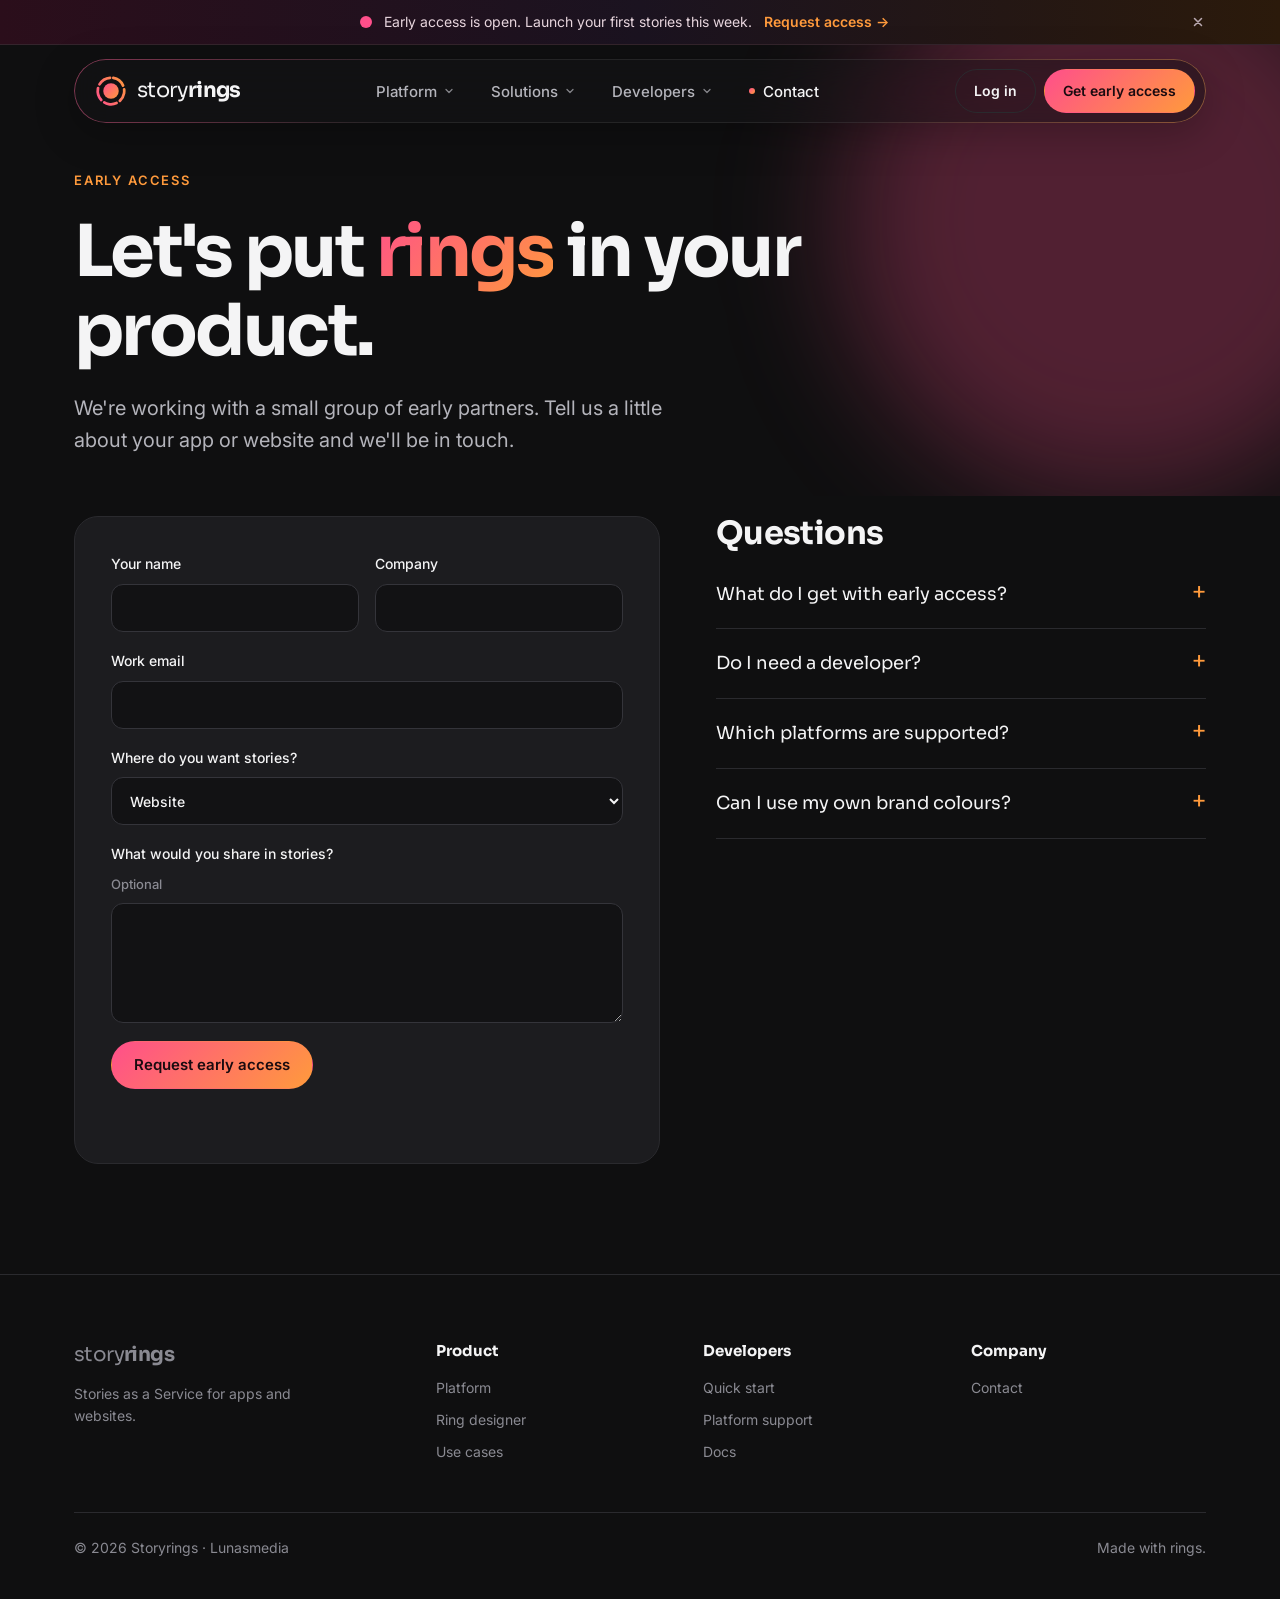
==== commit 2e4de7c2: "Make the website match the real Storyrings SDK Every code sample and reference table on the site des" ====
--- a/contact.html
+++ b/contact.html
@@ -79,7 +79,7 @@
             <p class="mega-label">Build</p>
             <ul class="mega-items">
             <li><a href="developers.html#quick-start"><span class="mi-icon"><svg width="20" height="20" viewBox="0 0 24 24" fill="none" stroke="currentColor" stroke-width="1.9" stroke-linecap="round" stroke-linejoin="round" aria-hidden="true"><path d="M13 2L4 14h7l-1 8 9-12h-7l1-8z"/></svg></span><span class="mi-text"><b>Quick start</b><small>Live in a few lines of code</small></span></a></li>
-            <li><a href="developers.html#platforms"><span class="mi-icon"><svg width="20" height="20" viewBox="0 0 24 24" fill="none" stroke="currentColor" stroke-width="1.9" stroke-linecap="round" stroke-linejoin="round" aria-hidden="true"><rect x="2" y="4" width="14" height="10" rx="2"/><rect x="17" y="8" width="5" height="12" rx="1.5"/><path d="M6 18h6"/></svg></span><span class="mi-text"><b>Platform support</b><small>Web today, native next</small></span></a></li>
+            <li><a href="developers.html#platforms"><span class="mi-icon"><svg width="20" height="20" viewBox="0 0 24 24" fill="none" stroke="currentColor" stroke-width="1.9" stroke-linecap="round" stroke-linejoin="round" aria-hidden="true"><rect x="2" y="4" width="14" height="10" rx="2"/><rect x="17" y="8" width="5" height="12" rx="1.5"/><path d="M6 18h6"/></svg></span><span class="mi-text"><b>Platform support</b><small>Web, React Native and iOS today</small></span></a></li>
             <li><a href="developers.html#options"><span class="mi-icon"><svg width="20" height="20" viewBox="0 0 24 24" fill="none" stroke="currentColor" stroke-width="1.9" stroke-linecap="round" stroke-linejoin="round" aria-hidden="true"><path d="M8 7l-5 5 5 5M16 7l5 5-5 5"/></svg></span><span class="mi-text"><b>Options &amp; callbacks</b><small>Hook stories into your app</small></span></a></li>
             <li><a href="contact.html"><span class="mi-icon"><svg width="20" height="20" viewBox="0 0 24 24" fill="none" stroke="currentColor" stroke-width="1.9" stroke-linecap="round" stroke-linejoin="round" aria-hidden="true"><circle cx="8" cy="15" r="4"/><path d="M11 12l9-9M17 6l3 3M15 8l2 2"/></svg></span><span class="mi-text"><b>Get your token</b><small>Join early access</small></span></a></li>
             </ul>
@@ -96,7 +96,7 @@
         </ul>
       </nav>
       <div class="nav-actions">
-        <a class="btn btn-ghost btn-sm" href="#">Log in</a>
+        <a class="btn btn-ghost btn-sm" href="https://stories-dashboard.fly.dev">Log in</a>
         <a class="btn btn-primary btn-sm" href="contact.html">Get early access</a>
         <button class="menu-btn" id="menuBtn" aria-expanded="false" aria-controls="mobileMenu" aria-label="Open menu"><svg width="22" height="22" viewBox="0 0 24 24" fill="none" stroke="currentColor" stroke-width="2" stroke-linecap="round" aria-hidden="true"><path d="M4 7h16M4 12h16M4 17h16"/></svg></button>
       </div>
@@ -107,7 +107,7 @@
       <details><summary>Solutions<svg class="chev" width="12" height="12" viewBox="0 0 24 24" fill="none" stroke="currentColor" stroke-width="2.6" stroke-linecap="round" stroke-linejoin="round" aria-hidden="true"><path d="M6 9l6 6 6-6"/></svg></summary><ul><li><a href="use-cases.html#retail"><svg width="18" height="18" viewBox="0 0 24 24" fill="none" stroke="currentColor" stroke-width="1.9" stroke-linecap="round" stroke-linejoin="round" aria-hidden="true"><circle cx="9" cy="20" r="1.4"/><circle cx="18" cy="20" r="1.4"/><path d="M2 3h3l2.6 12.2a1.5 1.5 0 0 0 1.5 1.2h8.8a1.5 1.5 0 0 0 1.5-1.2L21 7H6"/></svg>Retail &amp; e-commerce</a></li><li><a href="use-cases.html#media"><svg width="18" height="18" viewBox="0 0 24 24" fill="none" stroke="currentColor" stroke-width="1.9" stroke-linecap="round" stroke-linejoin="round" aria-hidden="true"><path d="M8 21h8M12 17v4"/><path d="M7 4h10v5a5 5 0 0 1-10 0V4z"/><path d="M17 5h3v2a3 3 0 0 1-3 3M7 5H4v2a3 3 0 0 0 3 3"/></svg>Media &amp; sport</a></li><li><a href="use-cases.html#onboarding"><svg width="18" height="18" viewBox="0 0 24 24" fill="none" stroke="currentColor" stroke-width="1.9" stroke-linecap="round" stroke-linejoin="round" aria-hidden="true"><path d="M5 15c-1.5 1.3-2 4.5-2 6 1.5 0 4.7-.5 6-2"/><path d="M9 15l-3-3c1.8-5 6-9 13-9 0 7-4 11.2-9 13z"/><circle cx="14.5" cy="9.5" r="1.5"/></svg>Onboarding</a></li><li><a href="use-cases.html#announcements"><svg width="18" height="18" viewBox="0 0 24 24" fill="none" stroke="currentColor" stroke-width="1.9" stroke-linecap="round" stroke-linejoin="round" aria-hidden="true"><path d="M3 10v4a1 1 0 0 0 1 1h3l8 5V4L7 9H4a1 1 0 0 0-1 1z"/><path d="M19 9a4 4 0 0 1 0 6"/></svg>Announcements</a></li><li><a href="use-cases.html">All use cases →</a></li></ul></details>
       <details><summary>Developers<svg class="chev" width="12" height="12" viewBox="0 0 24 24" fill="none" stroke="currentColor" stroke-width="2.6" stroke-linecap="round" stroke-linejoin="round" aria-hidden="true"><path d="M6 9l6 6 6-6"/></svg></summary><ul><li><a href="developers.html#quick-start"><svg width="18" height="18" viewBox="0 0 24 24" fill="none" stroke="currentColor" stroke-width="1.9" stroke-linecap="round" stroke-linejoin="round" aria-hidden="true"><path d="M13 2L4 14h7l-1 8 9-12h-7l1-8z"/></svg>Quick start</a></li><li><a href="developers.html#platforms"><svg width="18" height="18" viewBox="0 0 24 24" fill="none" stroke="currentColor" stroke-width="1.9" stroke-linecap="round" stroke-linejoin="round" aria-hidden="true"><rect x="2" y="4" width="14" height="10" rx="2"/><rect x="17" y="8" width="5" height="12" rx="1.5"/><path d="M6 18h6"/></svg>Platform support</a></li><li><a href="developers.html#options"><svg width="18" height="18" viewBox="0 0 24 24" fill="none" stroke="currentColor" stroke-width="1.9" stroke-linecap="round" stroke-linejoin="round" aria-hidden="true"><path d="M8 7l-5 5 5 5M16 7l5 5-5 5"/></svg>Options &amp; callbacks</a></li><li><a href="contact.html"><svg width="18" height="18" viewBox="0 0 24 24" fill="none" stroke="currentColor" stroke-width="1.9" stroke-linecap="round" stroke-linejoin="round" aria-hidden="true"><circle cx="8" cy="15" r="4"/><path d="M11 12l9-9M17 6l3 3M15 8l2 2"/></svg>Get your token</a></li><li><a href="developers.html">Developer overview →</a></li></ul></details>
       <a class="mobile-plain" href="contact.html" aria-current="page">Contact</a>
-      <div class="mobile-actions"><a class="btn btn-ghost" href="#">Log in</a><a class="btn btn-primary" href="contact.html">Get early access</a></div>
+      <div class="mobile-actions"><a class="btn btn-ghost" href="https://stories-dashboard.fly.dev">Log in</a><a class="btn btn-primary" href="contact.html">Get early access</a></div>
       </div>
     </nav>
   </div>
@@ -126,7 +126,7 @@
 
 <section style="padding-top:20px">
   <div class="wrap contact-grid">
-    <form class="card reveal" id="accessForm" data-to="hello@storyrings.com" novalidate>
+    <form class="card reveal" id="accessForm" data-to="hello@storyrings.io" novalidate>
       <div class="field-row">
         <label>Your name<input name="name" autocomplete="name" required></label>
         <label>Company<input name="company" autocomplete="organization" required></label>
@@ -151,7 +151,7 @@
       <div class="faq">
         <details><summary>What do I get with early access?</summary><p>Your dashboard login, tokens for your apps and websites, and direct help from us setting up your first story groups.</p></details>
         <details><summary>Do I need a developer?</summary><p>Only once, to add a few lines of code. After that your team runs everything from the dashboard.</p></details>
-        <details><summary>Which platforms are supported?</summary><p>Websites and React today. iOS, Android and React Native SDKs are coming soon. See <a class="text-link" href="developers.html#platforms">platform support</a>.</p></details>
+        <details><summary>Which platforms are supported?</summary><p>Websites, React, React Native and iOS today. Android and Flutter are coming soon. See <a class="text-link" href="developers.html#platforms">platform support</a>.</p></details>
         <details><summary>Can I use my own brand colours?</summary><p>Yes. Rings, badges and titles can all be styled to match your brand. Try the <a class="text-link" href="platform.html#designer">ring designer</a>.</p></details>
       </div>
     </div>
@@ -165,8 +165,8 @@
     <div class="foot-grid">
       <div><a class="logo" href="index.html" style="font-size:20px"><span>story<b>rings</b></span></a><p style="margin-top:12px;max-width:280px">Stories as a Service for apps and websites.</p></div>
       <div><h4>Product</h4><ul><li><a href="platform.html">Platform</a></li><li><a href="platform.html#designer">Ring designer</a></li><li><a href="use-cases.html">Use cases</a></li></ul></div>
-      <div><h4>Developers</h4><ul><li><a href="developers.html">Quick start</a></li><li><a href="developers.html#platforms">Platform support</a></li><li><a href="#">Docs</a></li></ul></div>
-      <div><h4>Company</h4><ul><li><a href="contact.html">Contact</a></li><li><a href="#">Privacy</a></li><li><a href="#">Terms</a></li></ul></div>
+      <div><h4>Developers</h4><ul><li><a href="developers.html">Quick start</a></li><li><a href="developers.html#platforms">Platform support</a></li><li><a href="https://github.com/lunasmedia/storyrings/tree/main/docs">Docs</a></li></ul></div>
+      <div><h4>Company</h4><ul><li><a href="contact.html">Contact</a></li></ul></div>
     </div>
     <div class="foot-bottom"><p>© <span id="yr"></span> Storyrings · Lunasmedia</p><p>Made with rings.</p></div>
   </div>
--- a/styles.css
+++ b/styles.css
@@ -335,6 +335,9 @@
 
 /* table */
 .table-wrap{overflow-x:auto;border:1px solid var(--line);border-radius:var(--radius)}
+.table-label{font:500 14px "JetBrains Mono",monospace;color:var(--muted);margin:26px 0 10px}
+.table-label:first-of-type{margin-top:0}
+.table-label code{color:var(--orange)}
 table{width:100%;border-collapse:collapse;min-width:560px}
 th,td{text-align:left;padding:18px 22px;border-bottom:1px solid var(--line)}
 th{font-size:13px;color:var(--dim);text-transform:uppercase;letter-spacing:.08em;font-weight:600;background:var(--bg-2)}
